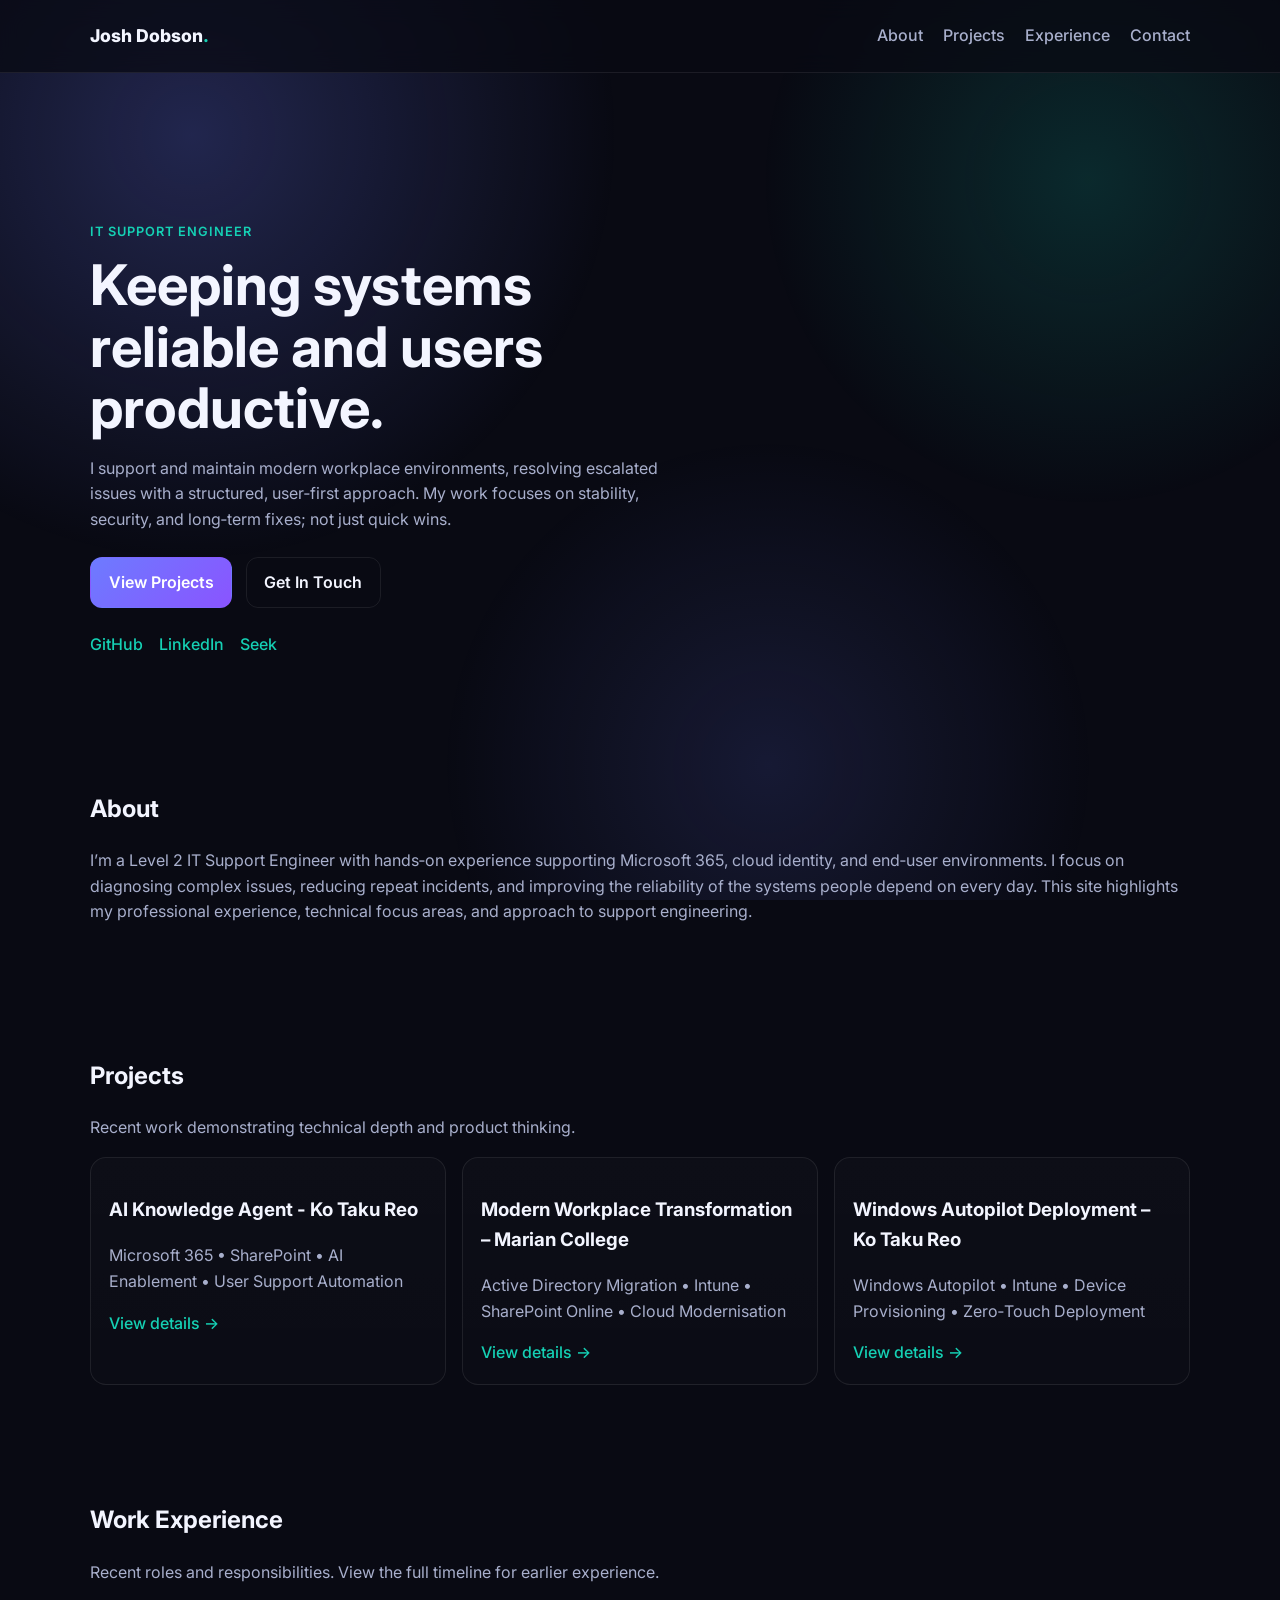
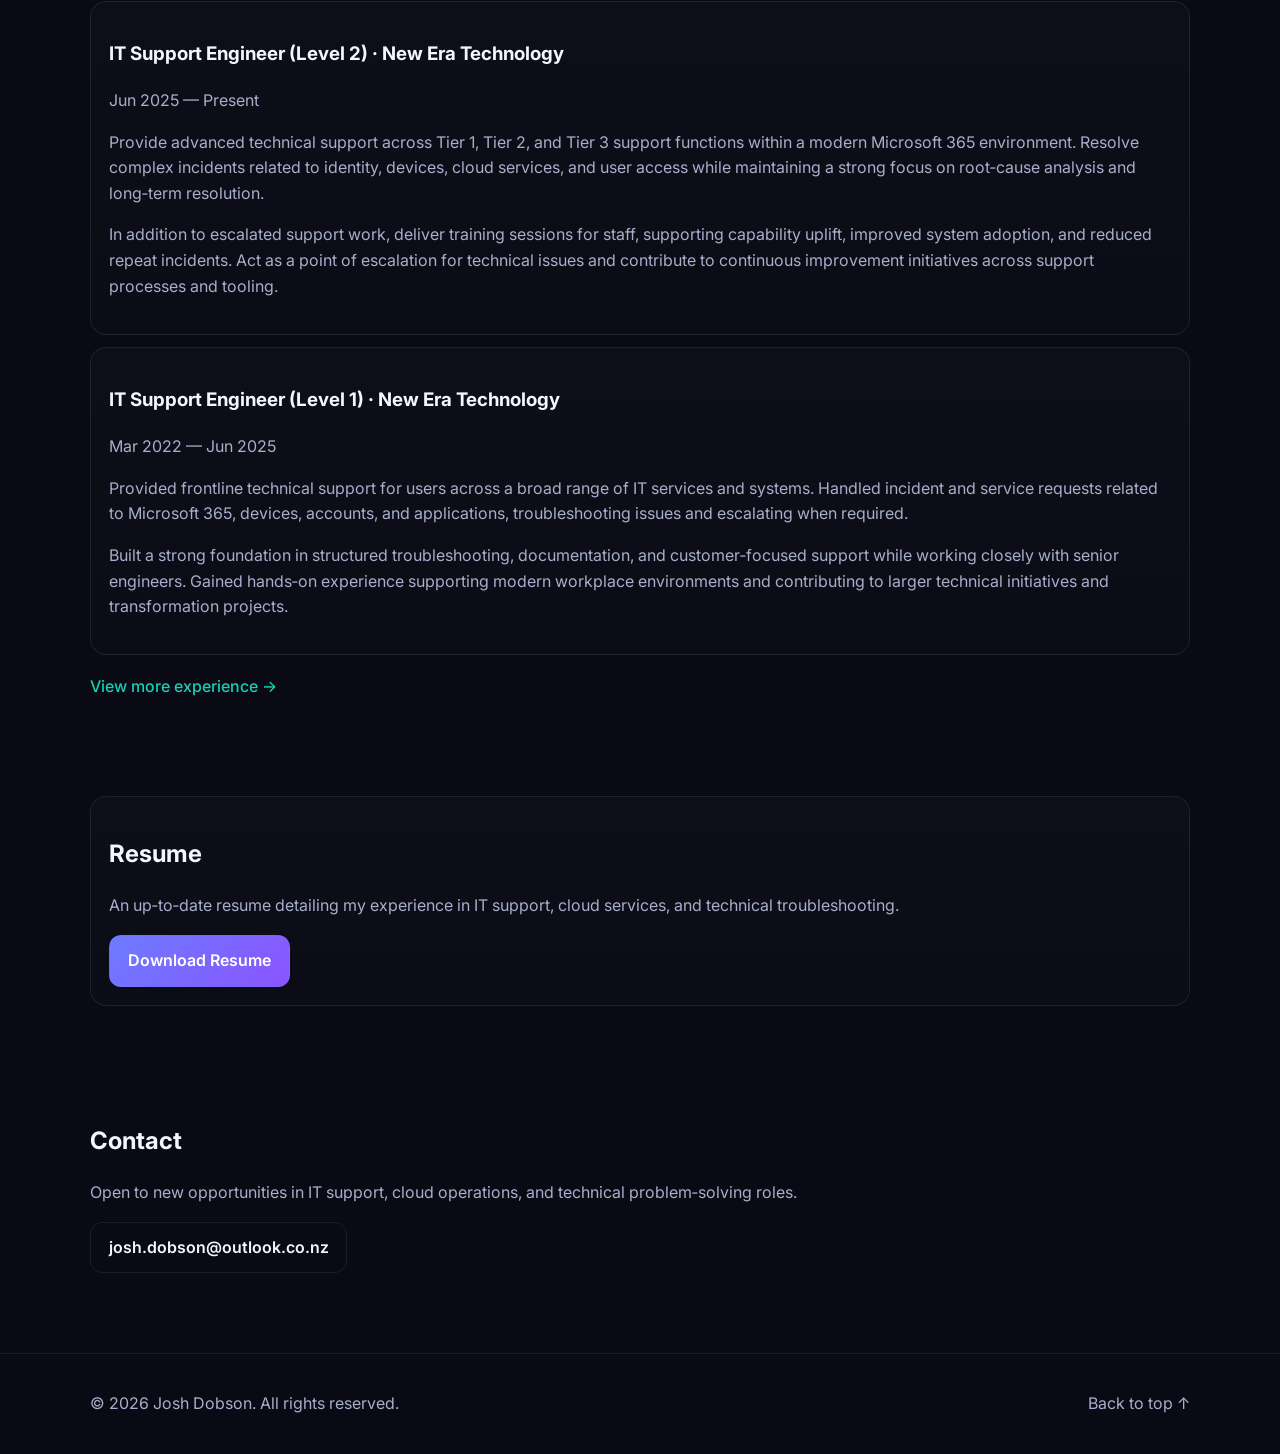
==== index.html @ 7b79b31b "Add site favicon asset and include it across pages" ====
<!DOCTYPE html>
<html lang="en">
  <head>
    <link rel="icon" type="image/svg+xml" href="favicon.svg">
    <meta charset="UTF-8" />
    <meta name="viewport" content="width=device-width, initial-scale=1.0" />
    <title>Josh Dobson | Portfolio</title>
    <meta
      name="description"
      content="A modern, professional personal portfolio website featuring projects, experience, and resume details."
    />
    <link rel="preconnect" href="https://fonts.googleapis.com" />
    <link rel="preconnect" href="https://fonts.gstatic.com" crossorigin />
    <link
      href="https://fonts.googleapis.com/css2?family=Inter:wght@400;500;600;700;800&display=swap"
      rel="stylesheet"
    />
    <link rel="stylesheet" href="styles.css" />
  </head>
  <body>
    <div class="bg-gradient"></div>

    <header class="site-header" id="top">
      <nav class="nav container">
        <a class="brand" href="#top">Josh Dobson<span>.</span></a>
        <button id="menu-toggle" class="menu-toggle" aria-label="Toggle menu">
          ☰
        </button>
        <ul id="nav-links" class="nav-links">
          <li><a href="#about">About</a></li>
          <li><a href="#projects">Projects</a></li>
          <li><a href="#experience">Experience</a></li>
          <li><a href="#contact">Contact</a></li>
        </ul>
      </nav>
    </header>

    <main>
      <section class="hero container">
        <p class="eyebrow">IT Support engineer</p>
        <h1>
          Keeping systems reliable and users productive.
        </h1>
        <p class="hero-text">
          I support and maintain modern workplace environments, resolving escalated issues with a structured,
          user‑first approach. My work focuses on stability, security, and long‑term fixes; not just quick wins.
        </p>
        <div class="hero-actions">
          <a class="btn btn-primary" href="#projects">View Projects</a>
          <a class="btn btn-secondary" href="#contact">Get In Touch</a>
        </div>
        <ul class="social-links">
          <li>
            <a href="https://github.com/Dobsonj-stack" target="_blank" rel="noopener noreferrer"
              >GitHub</a
            >
          </li>
          <li>
            <a
              href="https://www.linkedin.com/in/josh-dobson-2bb83b172/"
              target="_blank"
              rel="noopener noreferrer"
              >LinkedIn</a
            >
          </li>
          <li>
            <a
              href="https://nz.seek.com/profiles/josh-dobson-htrMWqmlff"
              target="_blank"
              rel="noopener noreferrer"
              >Seek</a
            >
          </li>
        </ul>
      </section>

      <section id="about" class="section container">
        <h2>About</h2>
        <p>
          I’m a Level 2 IT Support Engineer with hands‑on experience supporting Microsoft 365, cloud identity,
          and end‑user environments. I focus on diagnosing complex issues, reducing repeat incidents, and
          improving the reliability of the systems people depend on every day.
          
          This site highlights my professional experience, technical focus areas, and approach to support
          engineering.
        </p>
      </section>

      <section id="projects" class="section container">
        <div class="section-heading">
          <h2>Projects</h2>
          <p>Recent work demonstrating technical depth and product thinking.</p>
        </div>
        <div class="card-grid">
          <article class="card">
            <h3>AI Knowledge Agent - Ko Taku Reo</h3>
            <p>
              Microsoft 365 • SharePoint • AI Enablement • User Support Automation
            </p>
            <a href="project-ai-knowledge-agent.html" class="inline-link">View details →</a>
          </article>
          <article class="card">
            <h3>Modern Workplace Transformation – Marian College</h3>
            <p>
              Active Directory Migration • Intune • SharePoint Online • Cloud Modernisation
            </p>
            <a href="project-modern-workplace-transformation.html" class="inline-link">View details →</a>
          </article>
          <article class="card">
            <h3>Windows Autopilot Deployment – Ko Taku Reo</h3>
            <p>
              Windows Autopilot • Intune • Device Provisioning • Zero‑Touch Deployment
            </p>
            <a href="project-windows-autopilot-deployment.html" class="inline-link">View details →</a>
          </article>
        </div>
      </section>

      <section id="experience" class="section container">
        <div class="section-heading">
          <h2>Work Experience</h2>
          <p>Recent roles and responsibilities. View the full timeline for earlier experience.</p>
        </div>
        <div class="timeline">
          <article class="timeline-item">
            <h3>IT Support Engineer (Level 2) · New Era Technology</h3>
            <p class="time">Jun 2025 — Present</p>
            <p>
              Provide advanced technical support across Tier 1, Tier 2, and Tier 3 support functions within a modern Microsoft 365 environment. Resolve complex incidents related to identity, devices, cloud services, and user access while maintaining a strong focus on root‑cause analysis and long‑term resolution.
            </p>
            <p>
              In addition to escalated support work, deliver training sessions for staff, supporting capability uplift, improved system adoption, and reduced repeat incidents. Act as a point of escalation for technical issues and contribute to continuous improvement initiatives across support processes and tooling.
            </p>
          </article>
          <article class="timeline-item">
            <h3>IT Support Engineer (Level 1) · New Era Technology</h3>
            <p class="time">Mar 2022 — Jun 2025</p>
            <p>
              Provided frontline technical support for users across a broad range of IT services and systems. Handled incident and service requests related to Microsoft 365, devices, accounts, and applications, troubleshooting issues and escalating when required.
            </p>
            <p>
              Built a strong foundation in structured troubleshooting, documentation, and customer‑focused support while working closely with senior engineers. Gained hands‑on experience supporting modern workplace environments and contributing to larger technical initiatives and transformation projects.
            </p>
          </article>
          <div class="experience-more">
          <a href="work-experience.html" class="inline-link">View more experience →</a>
        </div>
        </div>
      </section>

      <section id="resume" class="section container">
        <div class="resume-card">
          <h2>Resume</h2>
          <p>
            An up‑to‑date resume detailing my experience in IT support, cloud services, and technical troubleshooting.
          </p>
          <a class="btn btn-primary" href="#" aria-label="Add resume file URL">
            Download Resume
          </a>
        </div>
      </section>

      <section id="contact" class="section container">
        <h2>Contact</h2>
        <p>
          Open to new opportunities in IT support, cloud operations, and technical problem‑solving roles.
        </p>
        <a class="btn btn-secondary" href="mailto:josh.dobson@outlook.co.nz">josh.dobson@outlook.co.nz</a>
      </section>
    </main>

    <footer class="site-footer">
      <div class="container footer-content">
        <p>© <span id="year"></span> Josh Dobson. All rights reserved.</p>
        <a href="#top" class="back-to-top-link">Back to top ↑</a>
      </div>
    </footer>

    <button id="scroll-top-bubble" class="scroll-top-bubble" type="button" aria-label="Back to top" aria-hidden="true">↑</button>

    <script src="script.js"></script>
  </body>
</html>
---- styles.css ----
:root {
  --bg: #090a13;
  --panel: #111329;
  --text: #f3f5ff;
  --muted: #a8afcc;
  --accent: #6d7bff;
  --accent-2: #15d0b4;
  --border: rgba(255, 255, 255, 0.08);
  --shadow: 0 12px 30px rgba(0, 0, 0, 0.35);
}

* {
  box-sizing: border-box;
}

html {
  scroll-behavior: smooth;
}

body {
  margin: 0;
  font-family: "Inter", system-ui, -apple-system, BlinkMacSystemFont, "Segoe UI", sans-serif;
  color: var(--text);
  background: var(--bg);
  line-height: 1.6;
}

.bg-gradient {
  position: fixed;
  inset: 0;
  background: radial-gradient(circle at 15% 15%, rgba(109, 123, 255, 0.25), transparent 32%),
    radial-gradient(circle at 85% 20%, rgba(21, 208, 180, 0.16), transparent 25%),
    radial-gradient(circle at 60% 85%, rgba(109, 123, 255, 0.14), transparent 30%);
  z-index: -1;
}

.container {
  width: min(1100px, 92vw);
  margin: 0 auto;
}

.site-header {
  position: sticky;
  top: 0;
  backdrop-filter: blur(12px);
  background: rgba(9, 10, 19, 0.75);
  border-bottom: 1px solid var(--border);
  z-index: 50;
}

.nav {
  display: flex;
  align-items: center;
  justify-content: space-between;
  min-height: 72px;
}

.brand {
  color: var(--text);
  text-decoration: none;
  font-weight: 800;
  font-size: 1.1rem;
}

.brand span {
  color: var(--accent-2);
}

.nav-links {
  display: flex;
  list-style: none;
  gap: 1.25rem;
  margin: 0;
  padding: 0;
}

.nav-links a {
  color: var(--muted);
  text-decoration: none;
  font-weight: 500;
}

.nav-links a:hover {
  color: var(--text);
}

.menu-toggle {
  display: none;
  background: none;
  border: 1px solid var(--border);
  border-radius: 10px;
  color: var(--text);
  padding: 0.45rem 0.7rem;
}

.hero {
  padding: 8.5rem 0 4rem;
}

.eyebrow {
  color: var(--accent-2);
  font-weight: 600;
  letter-spacing: 0.08em;
  text-transform: uppercase;
  font-size: 0.8rem;
}

h1 {
  font-size: clamp(2rem, 4.5vw, 3.5rem);
  max-width: 17ch;
  line-height: 1.1;
  margin: 0.4rem 0 1rem;
}

.hero-text {
  color: var(--muted);
  max-width: 60ch;
}

.hero-actions {
  display: flex;
  gap: 0.85rem;
  margin: 1.5rem 0;
}

.btn {
  display: inline-block;
  padding: 0.75rem 1.1rem;
  border-radius: 12px;
  text-decoration: none;
  font-weight: 600;
  border: 1px solid transparent;
  transition: transform 0.2s ease, box-shadow 0.2s ease;
}

.btn:hover {
  transform: translateY(-1px);
  box-shadow: var(--shadow);
}

.btn-primary {
  background: linear-gradient(135deg, var(--accent), #8a54ff);
  color: #fff;
}

.btn-secondary {
  background: transparent;
  color: var(--text);
  border-color: var(--border);
}

.social-links {
  list-style: none;
  display: flex;
  gap: 1rem;
  padding: 0;
  margin: 1.2rem 0 0;
}

.social-links a,
.inline-link {
  color: var(--accent-2);
  text-decoration: none;
  font-weight: 500;
}

.section {
  padding: 3rem 0;
}

.section-heading p,
.section p,
.time {
  color: var(--muted);
}

.card-grid {
  display: grid;
  grid-template-columns: repeat(3, minmax(0, 1fr));
  gap: 1rem;
}

.card,
.timeline-item,
.resume-card {
  border: 1px solid var(--border);
  border-radius: 16px;
  padding: 1.15rem;
  background: linear-gradient(180deg, rgba(255, 255, 255, 0.02), rgba(255, 255, 255, 0.01));
}

.timeline {
  display: grid;
  gap: 0.8rem;
}

.site-footer {
  margin-top: 2rem;
  border-top: 1px solid var(--border);
  padding: 1.3rem 0;
}

.footer-content {
  display: flex;
  justify-content: space-between;
  align-items: center;
  gap: 0.7rem;
}

.footer-content p,
.footer-content a {
  color: var(--muted);
  text-decoration: none;
}

@media (max-width: 900px) {
  .card-grid {
    grid-template-columns: 1fr 1fr;
  }
}

@media (max-width: 720px) {
  .menu-toggle {
    display: inline-flex;
  }

  .nav-links {
    position: absolute;
    top: 72px;
    right: 4vw;
    background: rgba(17, 19, 41, 0.98);
    border: 1px solid var(--border);
    border-radius: 12px;
    padding: 0.7rem;
    width: min(220px, 90vw);
    flex-direction: column;
    display: none;
  }

  .nav-links.open {
    display: flex;
  }

  .hero {
    padding-top: 6.5rem;
  }

  .card-grid {
    grid-template-columns: 1fr;
  }

  .hero-actions,
  .footer-content,
  .social-links {
    flex-wrap: wrap;
  }
}

.project-detail-card {
  border: 1px solid var(--border);
  border-radius: 16px;
  padding: 1.5rem;
  background: linear-gradient(180deg, rgba(255, 255, 255, 0.02), rgba(255, 255, 255, 0.01));
}

.detail-block {
  margin-top: 2rem;
}

.detail-list {
  color: var(--muted);
  padding-left: 1.2rem;
}

.detail-list li {
  margin-bottom: 0.45rem;
}

.social-links a,
.inline-link {
  display: inline-block;
  transition: transform 0.2s ease, box-shadow 0.2s ease;
}

.social-links a:hover,
.inline-link:hover {
  transform: translateY(-1px);
  box-shadow: var(--shadow);
}

.experience-more {
  margin-top: 0.4rem;
}

.back-to-top-link {
  display: inline-block;
}

.scroll-top-bubble {
  position: fixed;
  right: 1.2rem;
  bottom: 1.2rem;
  width: 44px;
  height: 44px;
  border-radius: 999px;
  border: 1px solid var(--border);
  background: rgba(17, 19, 41, 0.92);
  color: var(--text);
  font-size: 1.15rem;
  cursor: pointer;
  opacity: 0;
  pointer-events: none;
  transform: translateY(8px);
  transition: opacity 0.2s ease, transform 0.2s ease;
  z-index: 100;
}

.scroll-top-bubble:hover {
  transform: translateY(-1px);
  box-shadow: var(--shadow);
}

.scroll-top-bubble:focus-visible {
  outline: 2px solid var(--accent-2);
  outline-offset: 2px;
}

.scroll-top-bubble.visible {
  opacity: 1;
  pointer-events: auto;
  transform: translateY(0);
}
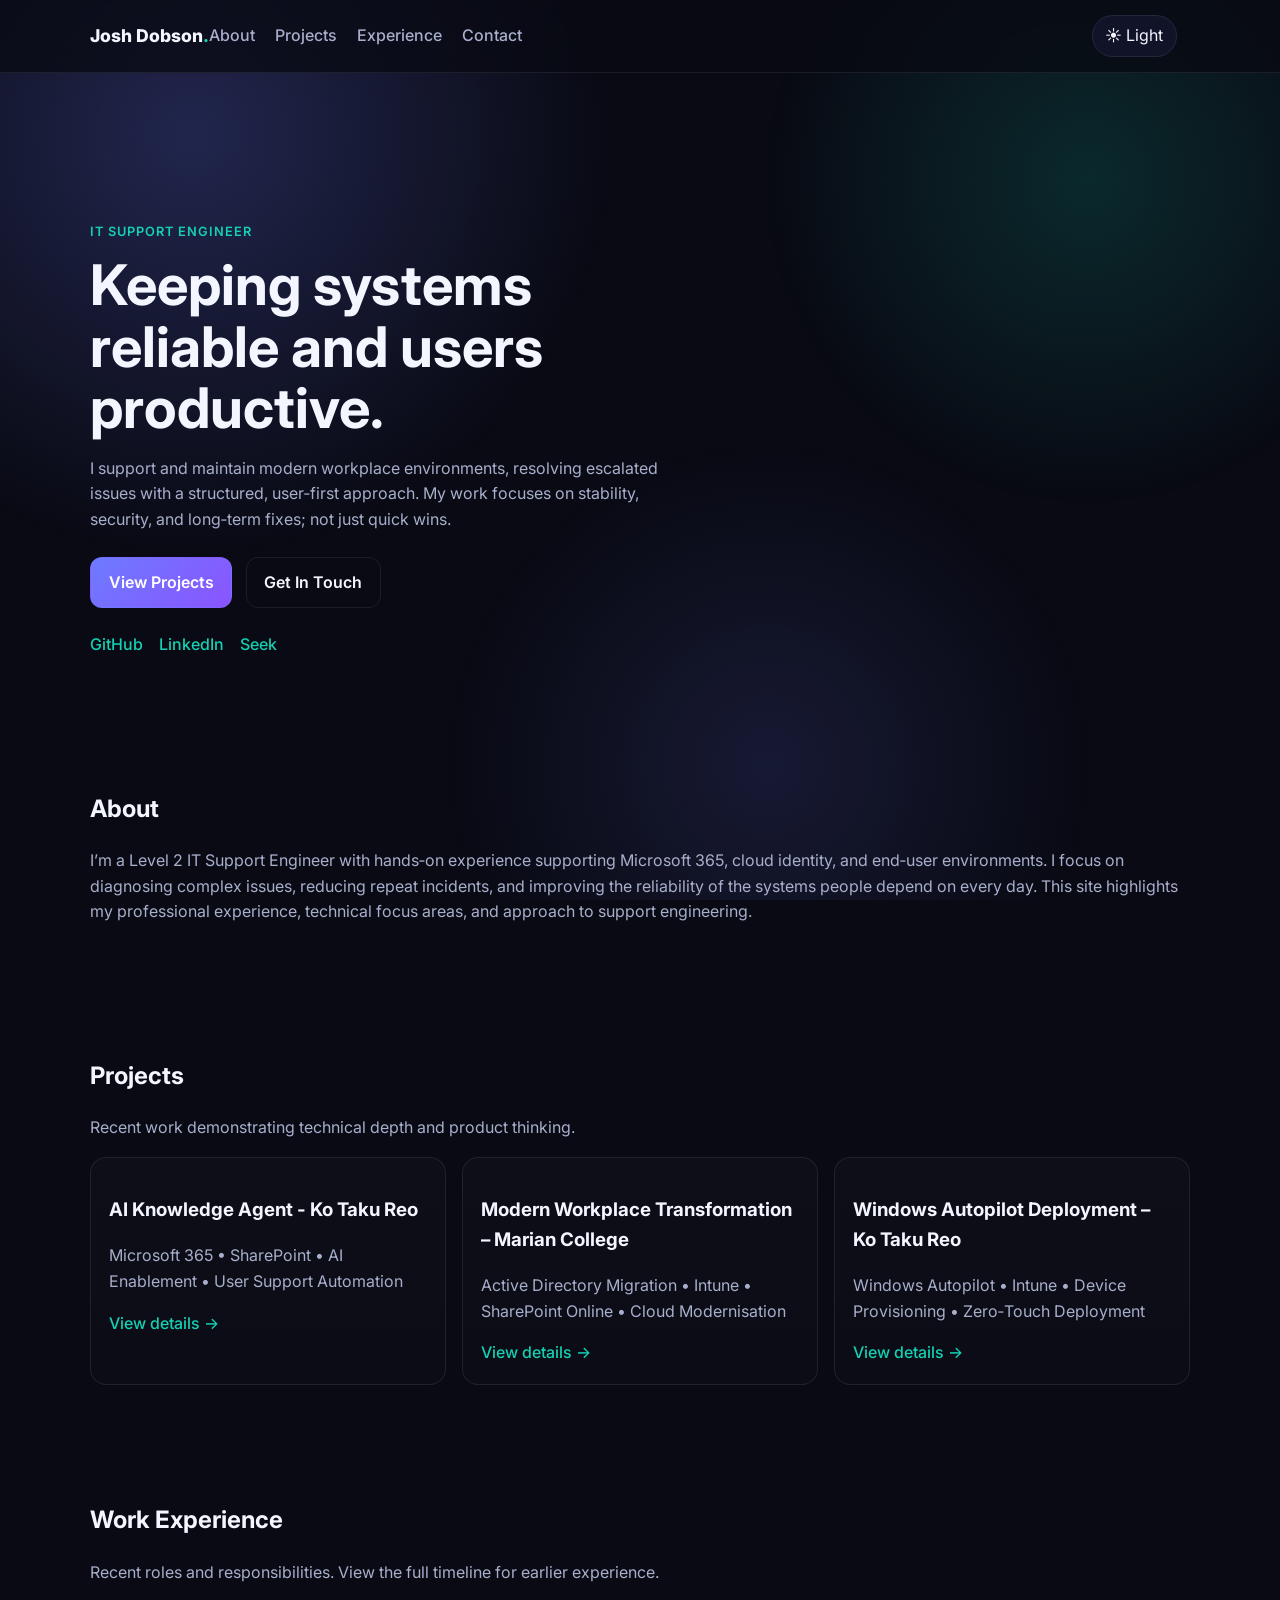
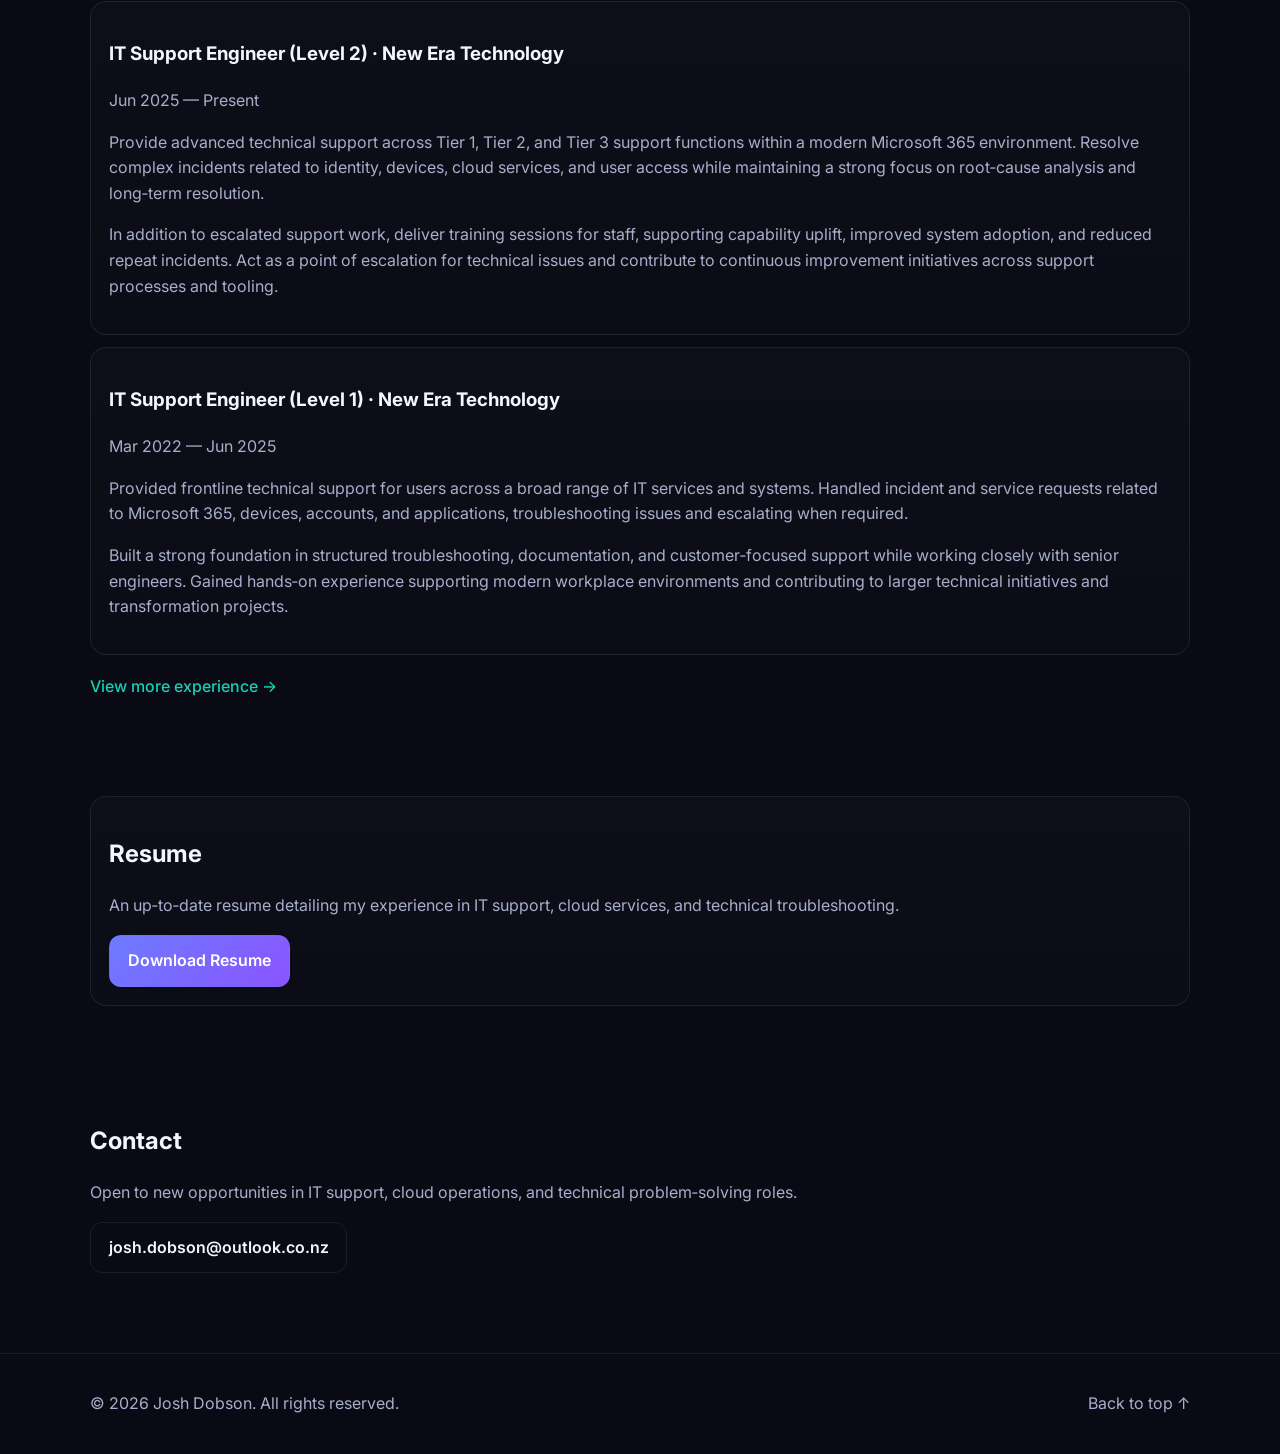
==== commit 75ec98bc: "Add site-wide light/dark theme toggle with persistence" ====
--- a/index.html
+++ b/index.html
@@ -32,6 +32,7 @@
           <li><a href="#experience">Experience</a></li>
           <li><a href="#contact">Contact</a></li>
         </ul>
+              <button id="theme-toggle" class="theme-toggle" type="button" aria-label="Switch to light mode" aria-pressed="false">☀️ Light</button>
       </nav>
     </header>
 
--- a/styles.css
+++ b/styles.css
@@ -7,6 +7,23 @@
   --accent-2: #15d0b4;
   --border: rgba(255, 255, 255, 0.08);
   --shadow: 0 12px 30px rgba(0, 0, 0, 0.35);
+  --header-bg: rgba(9, 10, 19, 0.75);
+  --mobile-nav-bg: rgba(17, 19, 41, 0.98);
+  --card-bg: linear-gradient(180deg, rgba(255, 255, 255, 0.02), rgba(255, 255, 255, 0.01));
+}
+
+:root[data-theme="light"] {
+  --bg: #f5f7ff;
+  --panel: #ffffff;
+  --text: #1d2240;
+  --muted: #4f5a85;
+  --accent: #4f63ff;
+  --accent-2: #0ca188;
+  --border: rgba(29, 34, 64, 0.15);
+  --shadow: 0 12px 30px rgba(29, 34, 64, 0.15);
+  --header-bg: rgba(245, 247, 255, 0.85);
+  --mobile-nav-bg: rgba(255, 255, 255, 0.98);
+  --card-bg: linear-gradient(180deg, rgba(255, 255, 255, 0.95), rgba(247, 249, 255, 0.9));
 }
 
 * {
@@ -43,7 +60,7 @@
   position: sticky;
   top: 0;
   backdrop-filter: blur(12px);
-  background: rgba(9, 10, 19, 0.75);
+  background: var(--header-bg);
   border-bottom: 1px solid var(--border);
   z-index: 50;
 }
@@ -82,6 +99,23 @@
 
 .nav-links a:hover {
   color: var(--text);
+}
+
+
+.theme-toggle {
+  margin-left: auto;
+  margin-right: 0.8rem;
+  border: 1px solid var(--border);
+  border-radius: 999px;
+  background: var(--panel);
+  color: var(--text);
+  padding: 0.45rem 0.8rem;
+  font: inherit;
+  cursor: pointer;
+}
+
+.theme-toggle:hover {
+  box-shadow: var(--shadow);
 }
 
 .menu-toggle {
@@ -186,7 +220,7 @@
   border: 1px solid var(--border);
   border-radius: 16px;
   padding: 1.15rem;
-  background: linear-gradient(180deg, rgba(255, 255, 255, 0.02), rgba(255, 255, 255, 0.01));
+  background: var(--card-bg);
 }
 
 .timeline {
@@ -220,6 +254,12 @@
 }
 
 @media (max-width: 720px) {
+  .theme-toggle {
+    margin-right: 0.6rem;
+    padding: 0.4rem 0.65rem;
+    font-size: 0.85rem;
+  }
+
   .menu-toggle {
     display: inline-flex;
   }
@@ -228,7 +268,7 @@
     position: absolute;
     top: 72px;
     right: 4vw;
-    background: rgba(17, 19, 41, 0.98);
+    background: var(--mobile-nav-bg);
     border: 1px solid var(--border);
     border-radius: 12px;
     padding: 0.7rem;
@@ -260,7 +300,7 @@
   border: 1px solid var(--border);
   border-radius: 16px;
   padding: 1.5rem;
-  background: linear-gradient(180deg, rgba(255, 255, 255, 0.02), rgba(255, 255, 255, 0.01));
+  background: var(--card-bg);
 }
 
 .detail-block {
@@ -304,7 +344,7 @@
   height: 44px;
   border-radius: 999px;
   border: 1px solid var(--border);
-  background: rgba(17, 19, 41, 0.92);
+  background: var(--panel);
   color: var(--text);
   font-size: 1.15rem;
   cursor: pointer;
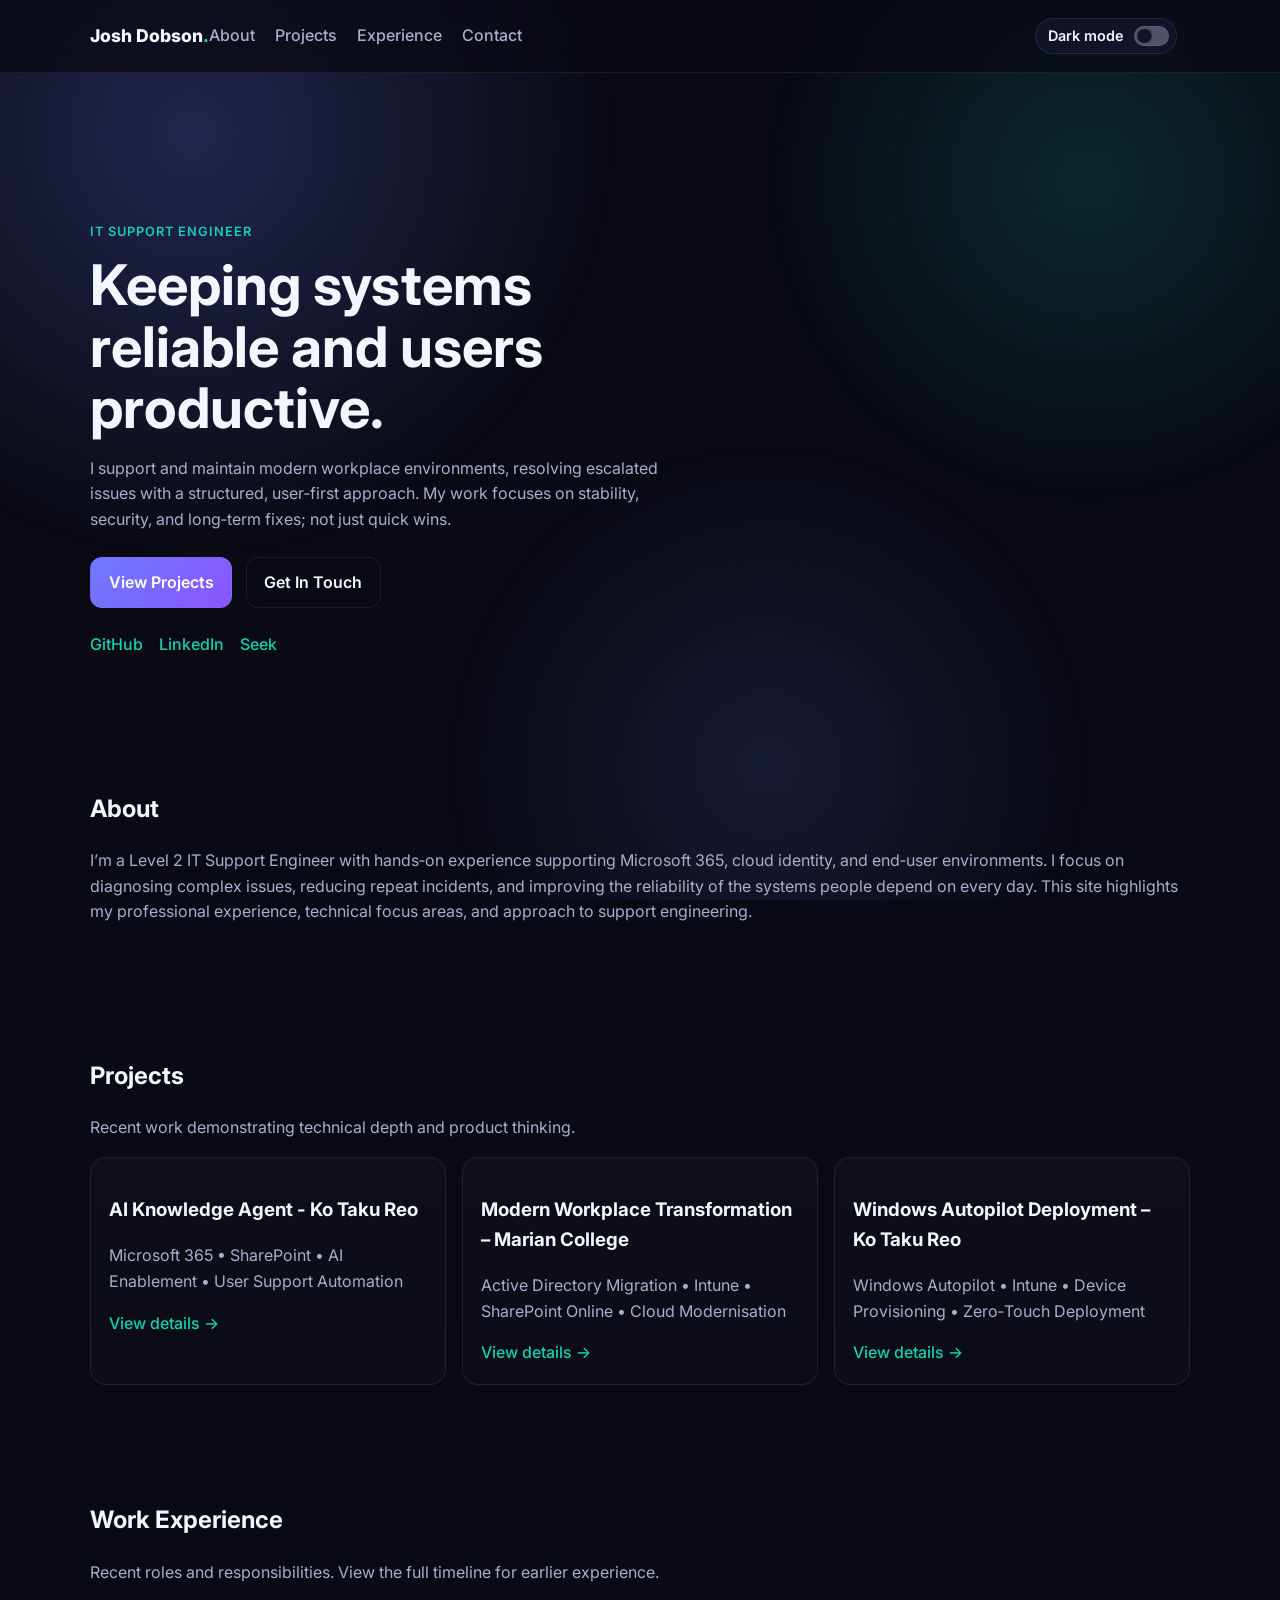
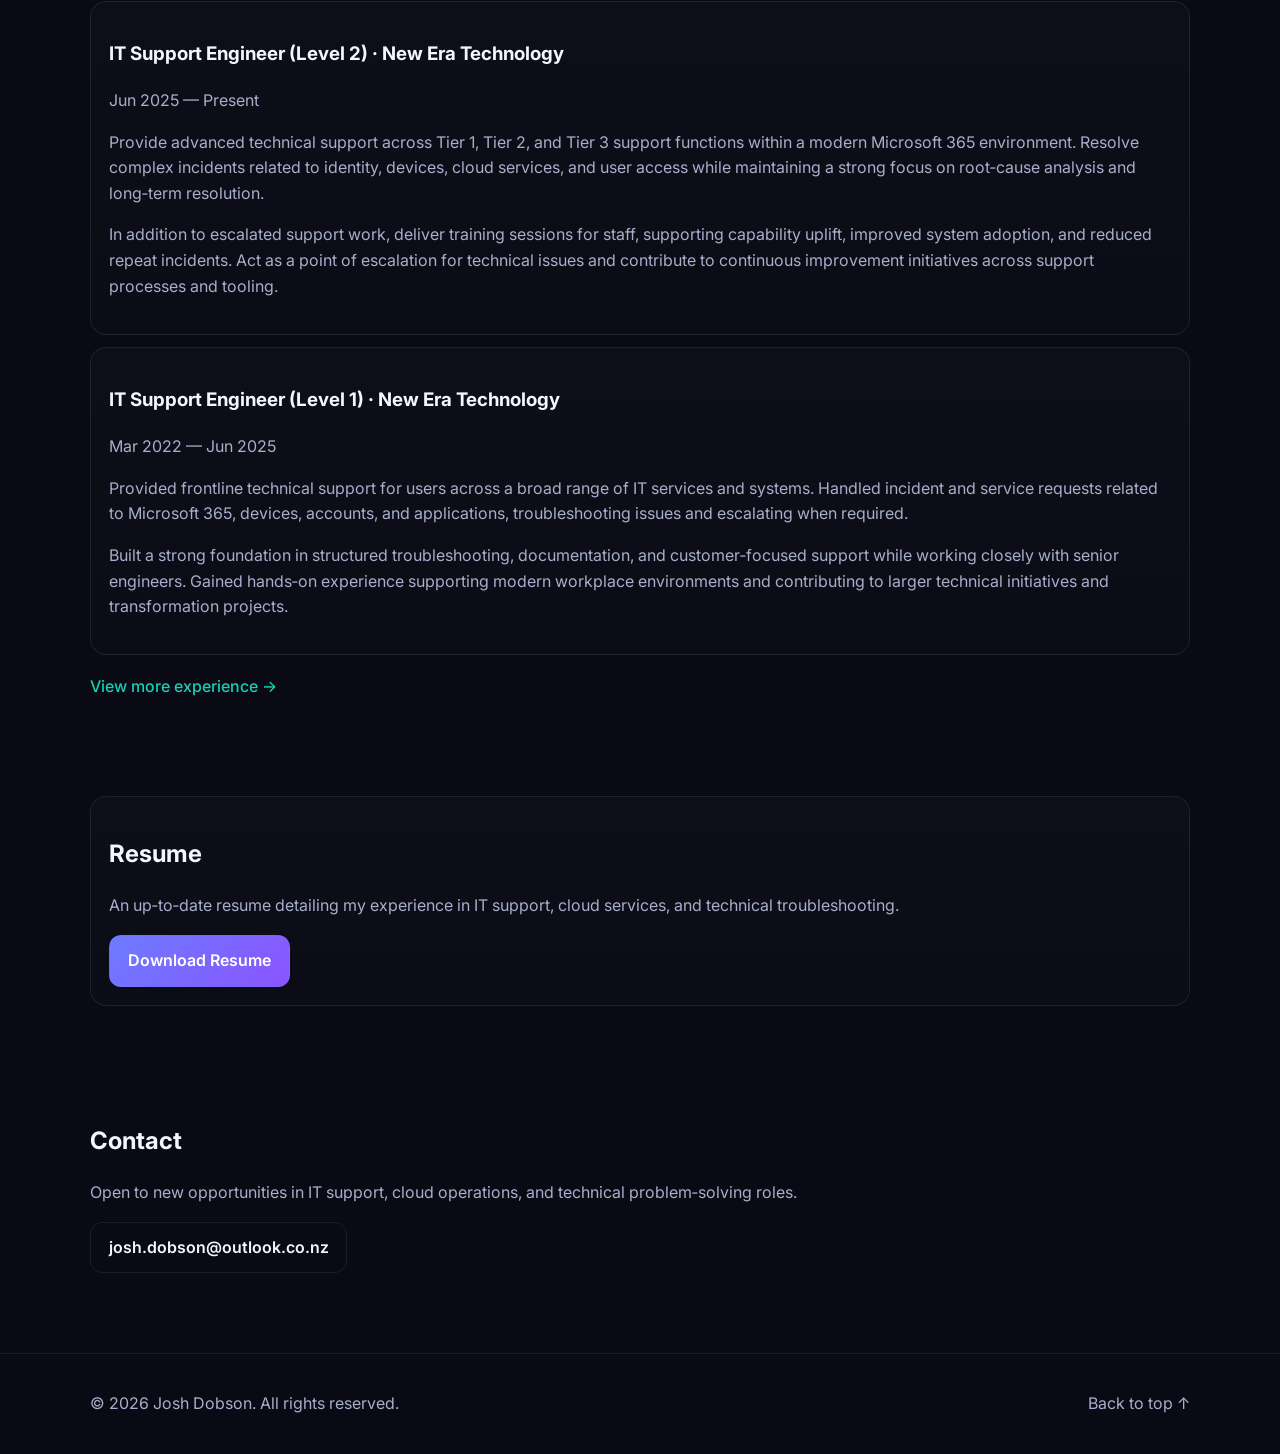
==== commit fa3be165: "Convert theme button to a true light/dark toggle" ====
--- a/index.html
+++ b/index.html
@@ -32,7 +32,7 @@
           <li><a href="#experience">Experience</a></li>
           <li><a href="#contact">Contact</a></li>
         </ul>
-              <button id="theme-toggle" class="theme-toggle" type="button" aria-label="Switch to light mode" aria-pressed="false">☀️ Light</button>
+              <button id="theme-toggle" class="theme-toggle" type="button" aria-label="Toggle color theme" aria-pressed="false" role="switch"><span class="toggle-label">Dark mode</span><span class="toggle-track" aria-hidden="true"><span class="toggle-thumb"></span></span></button>
       </nav>
     </header>
 
--- a/styles.css
+++ b/styles.css
@@ -10,6 +10,9 @@
   --header-bg: rgba(9, 10, 19, 0.75);
   --mobile-nav-bg: rgba(17, 19, 41, 0.98);
   --card-bg: linear-gradient(180deg, rgba(255, 255, 255, 0.02), rgba(255, 255, 255, 0.01));
+  --bg-grad-1: rgba(109, 123, 255, 0.25);
+  --bg-grad-2: rgba(21, 208, 180, 0.16);
+  --bg-grad-3: rgba(109, 123, 255, 0.14);
 }
 
 :root[data-theme="light"] {
@@ -24,6 +27,9 @@
   --header-bg: rgba(245, 247, 255, 0.85);
   --mobile-nav-bg: rgba(255, 255, 255, 0.98);
   --card-bg: linear-gradient(180deg, rgba(255, 255, 255, 0.95), rgba(247, 249, 255, 0.9));
+  --bg-grad-1: rgba(79, 99, 255, 0.18);
+  --bg-grad-2: rgba(12, 161, 136, 0.12);
+  --bg-grad-3: rgba(79, 99, 255, 0.09);
 }
 
 * {
@@ -45,9 +51,9 @@
 .bg-gradient {
   position: fixed;
   inset: 0;
-  background: radial-gradient(circle at 15% 15%, rgba(109, 123, 255, 0.25), transparent 32%),
-    radial-gradient(circle at 85% 20%, rgba(21, 208, 180, 0.16), transparent 25%),
-    radial-gradient(circle at 60% 85%, rgba(109, 123, 255, 0.14), transparent 30%);
+  background: radial-gradient(circle at 15% 15%, var(--bg-grad-1), transparent 32%),
+    radial-gradient(circle at 85% 20%, var(--bg-grad-2), transparent 25%),
+    radial-gradient(circle at 60% 85%, var(--bg-grad-3), transparent 30%);
   z-index: -1;
 }
 
@@ -109,13 +115,51 @@
   border-radius: 999px;
   background: var(--panel);
   color: var(--text);
-  padding: 0.45rem 0.8rem;
+  padding: 0.35rem 0.45rem 0.35rem 0.75rem;
   font: inherit;
   cursor: pointer;
+  display: inline-flex;
+  align-items: center;
+  gap: 0.6rem;
 }
 
 .theme-toggle:hover {
   box-shadow: var(--shadow);
+}
+
+.toggle-label {
+  font-size: 0.9rem;
+  font-weight: 600;
+}
+
+.toggle-track {
+  width: 2.2rem;
+  height: 1.3rem;
+  background: color-mix(in oklab, var(--muted) 40%, transparent);
+  border-radius: 999px;
+  border: 1px solid var(--border);
+  position: relative;
+}
+
+.toggle-thumb {
+  width: 0.95rem;
+  height: 0.95rem;
+  border-radius: 50%;
+  background: var(--panel);
+  border: 1px solid var(--border);
+  position: absolute;
+  top: 50%;
+  left: 0.15rem;
+  transform: translateY(-50%);
+  transition: left 0.2s ease;
+}
+
+.theme-toggle.is-light .toggle-track {
+  background: color-mix(in oklab, var(--accent) 52%, white);
+}
+
+.theme-toggle.is-light .toggle-thumb {
+  left: 1.05rem;
 }
 
 .menu-toggle {
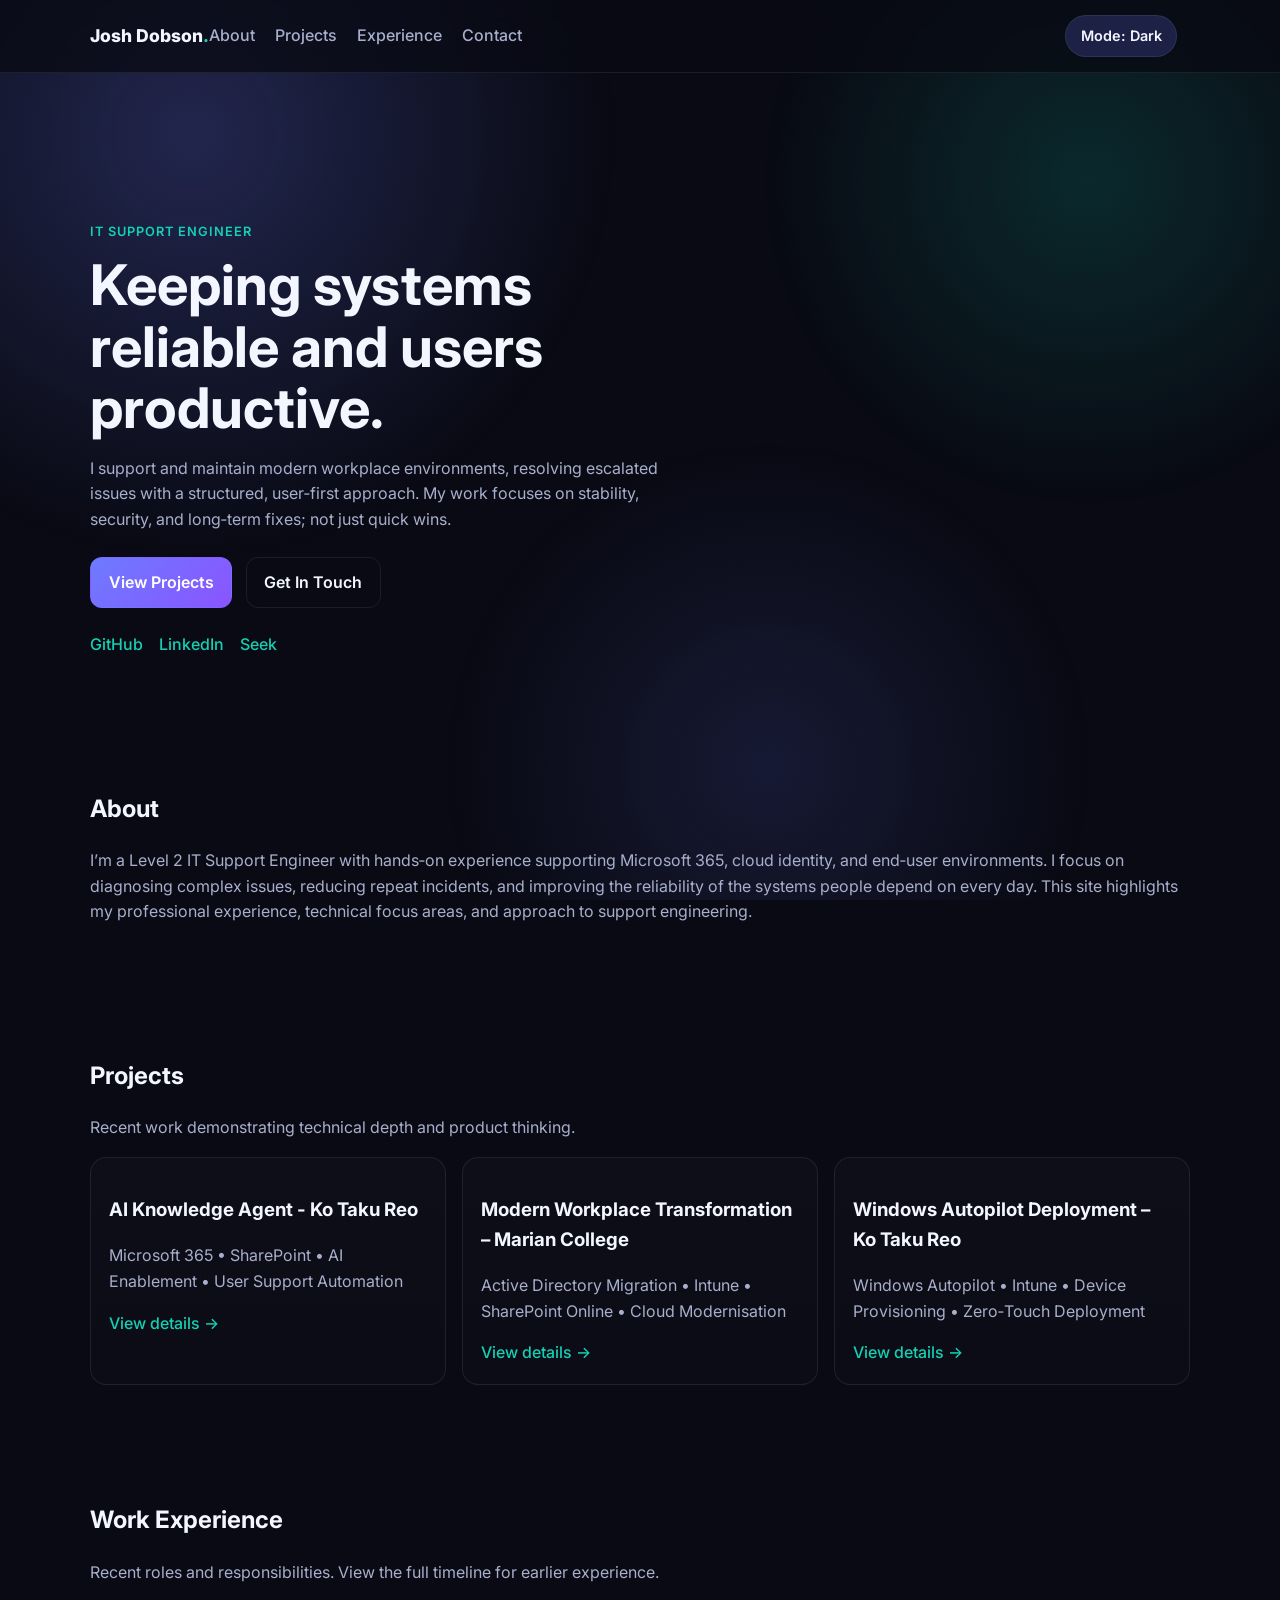
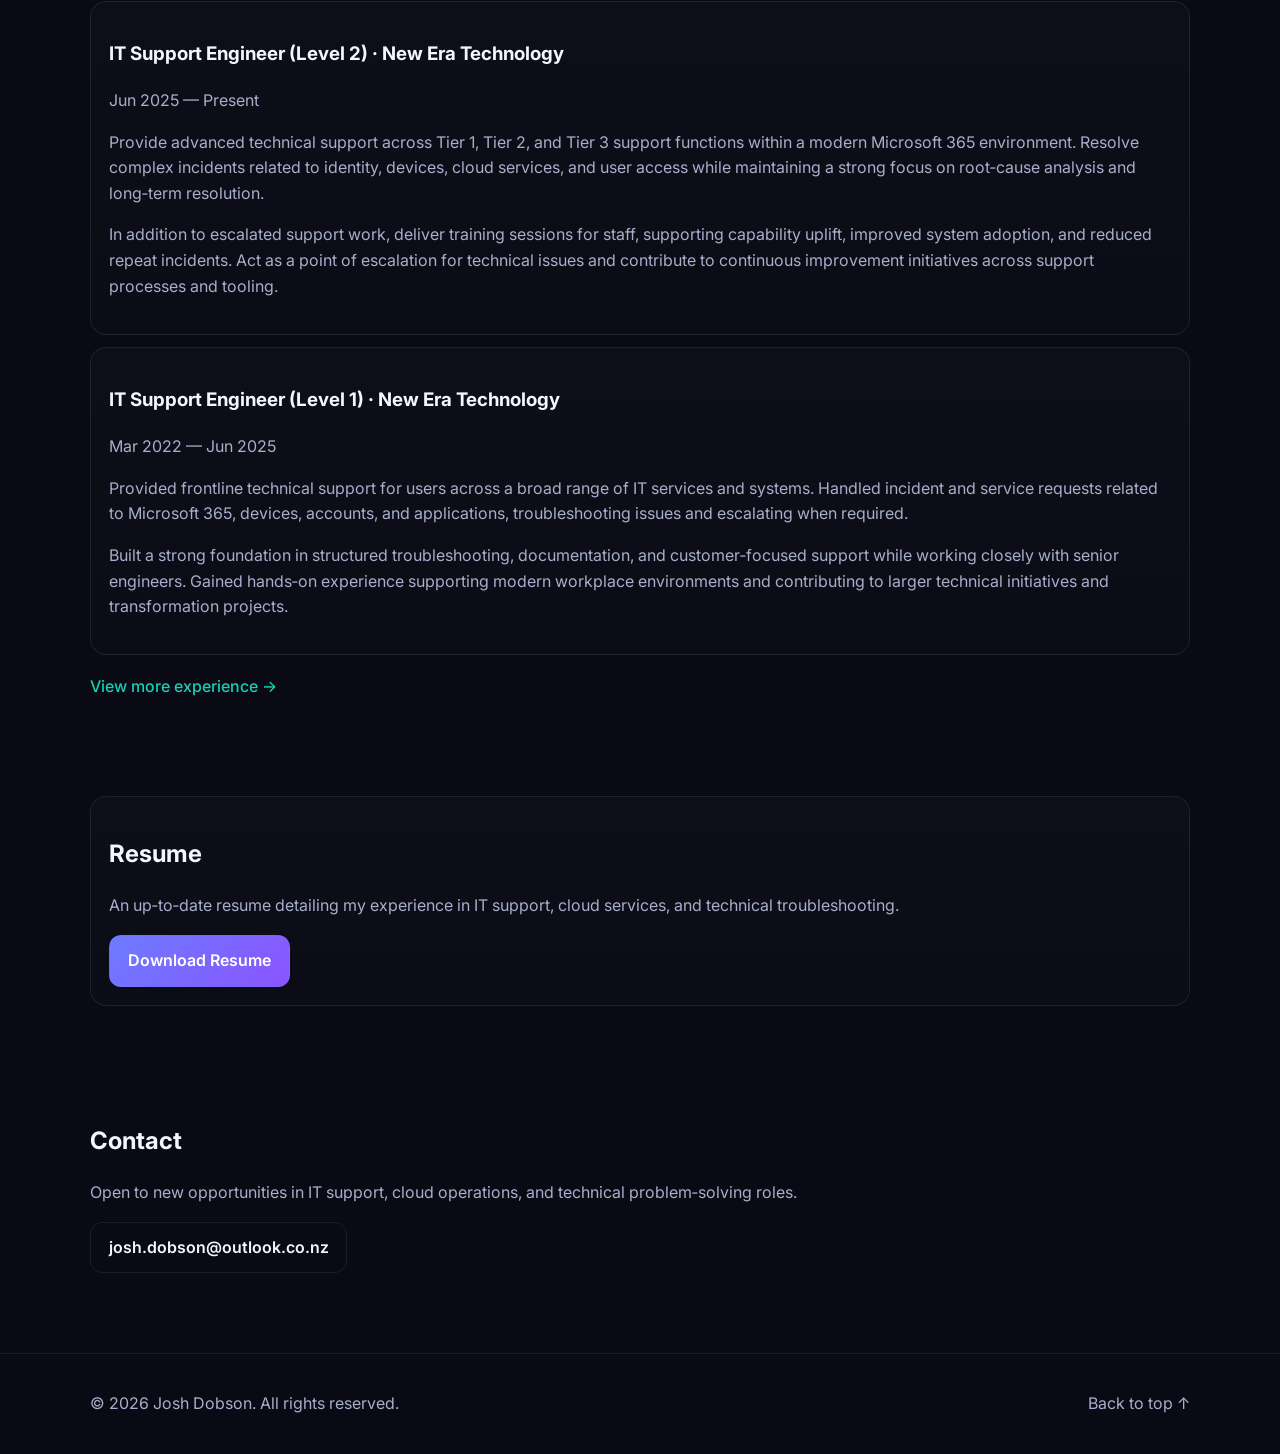
==== commit 50347cca: "Update theme toggle to pill-style current mode button" ====
--- a/index.html
+++ b/index.html
@@ -32,7 +32,7 @@
           <li><a href="#experience">Experience</a></li>
           <li><a href="#contact">Contact</a></li>
         </ul>
-              <button id="theme-toggle" class="theme-toggle" type="button" aria-label="Toggle color theme" aria-pressed="false" role="switch"><span class="toggle-label">Dark mode</span><span class="toggle-track" aria-hidden="true"><span class="toggle-thumb"></span></span></button>
+              <button id="theme-toggle" class="theme-toggle" type="button" aria-label="Switch to light mode" aria-pressed="false"><span class="toggle-label">Mode: Dark</span></button>
       </nav>
     </header>
 
--- a/styles.css
+++ b/styles.css
@@ -113,53 +113,28 @@
   margin-right: 0.8rem;
   border: 1px solid var(--border);
   border-radius: 999px;
-  background: var(--panel);
-  color: var(--text);
-  padding: 0.35rem 0.45rem 0.35rem 0.75rem;
+  background: color-mix(in oklab, var(--panel) 85%, var(--accent) 15%);
+  color: var(--text);
+  padding: 0.5rem 0.9rem;
   font: inherit;
+  font-weight: 600;
   cursor: pointer;
   display: inline-flex;
   align-items: center;
-  gap: 0.6rem;
+  transition: transform 0.2s ease, box-shadow 0.2s ease, background 0.2s ease;
 }
 
 .theme-toggle:hover {
+  transform: translateY(-1px);
   box-shadow: var(--shadow);
+}
+
+.theme-toggle.is-light {
+  background: color-mix(in oklab, var(--panel) 82%, var(--accent-2) 18%);
 }
 
 .toggle-label {
   font-size: 0.9rem;
-  font-weight: 600;
-}
-
-.toggle-track {
-  width: 2.2rem;
-  height: 1.3rem;
-  background: color-mix(in oklab, var(--muted) 40%, transparent);
-  border-radius: 999px;
-  border: 1px solid var(--border);
-  position: relative;
-}
-
-.toggle-thumb {
-  width: 0.95rem;
-  height: 0.95rem;
-  border-radius: 50%;
-  background: var(--panel);
-  border: 1px solid var(--border);
-  position: absolute;
-  top: 50%;
-  left: 0.15rem;
-  transform: translateY(-50%);
-  transition: left 0.2s ease;
-}
-
-.theme-toggle.is-light .toggle-track {
-  background: color-mix(in oklab, var(--accent) 52%, white);
-}
-
-.theme-toggle.is-light .toggle-thumb {
-  left: 1.05rem;
 }
 
 .menu-toggle {
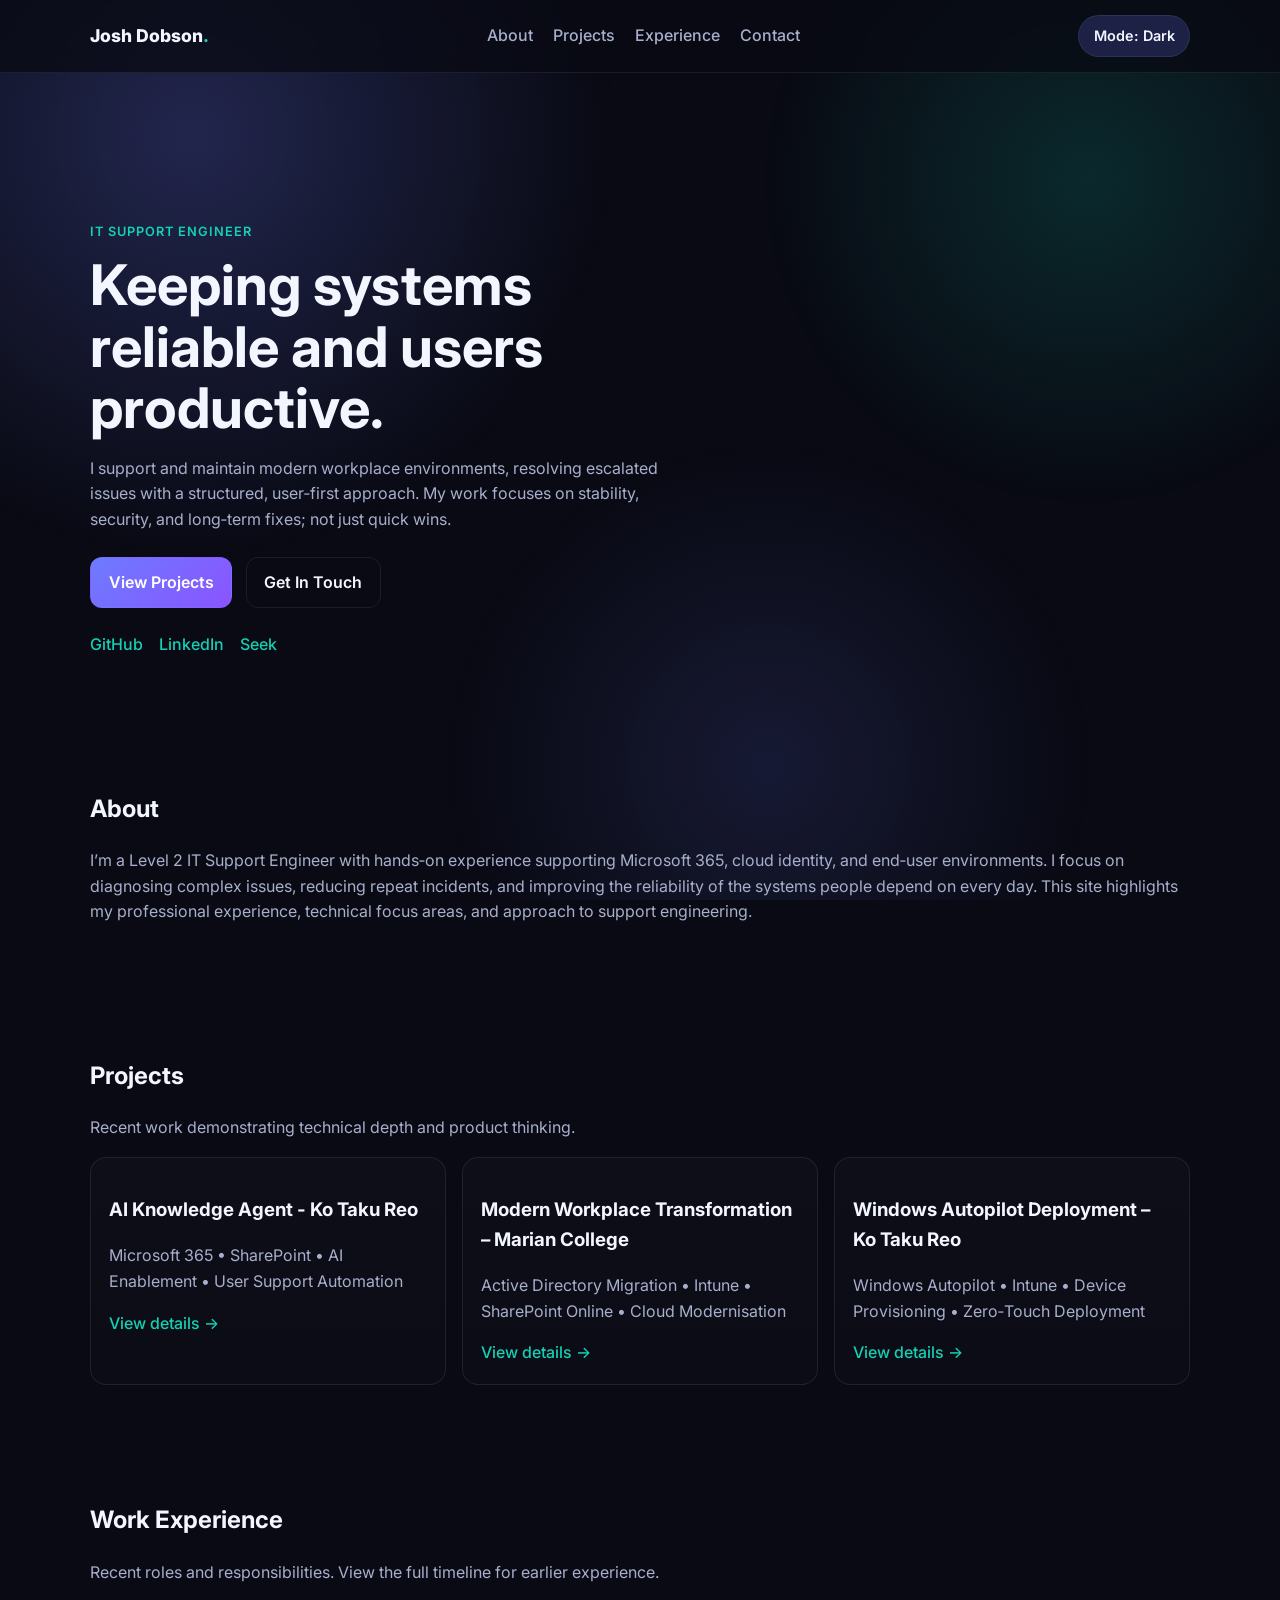
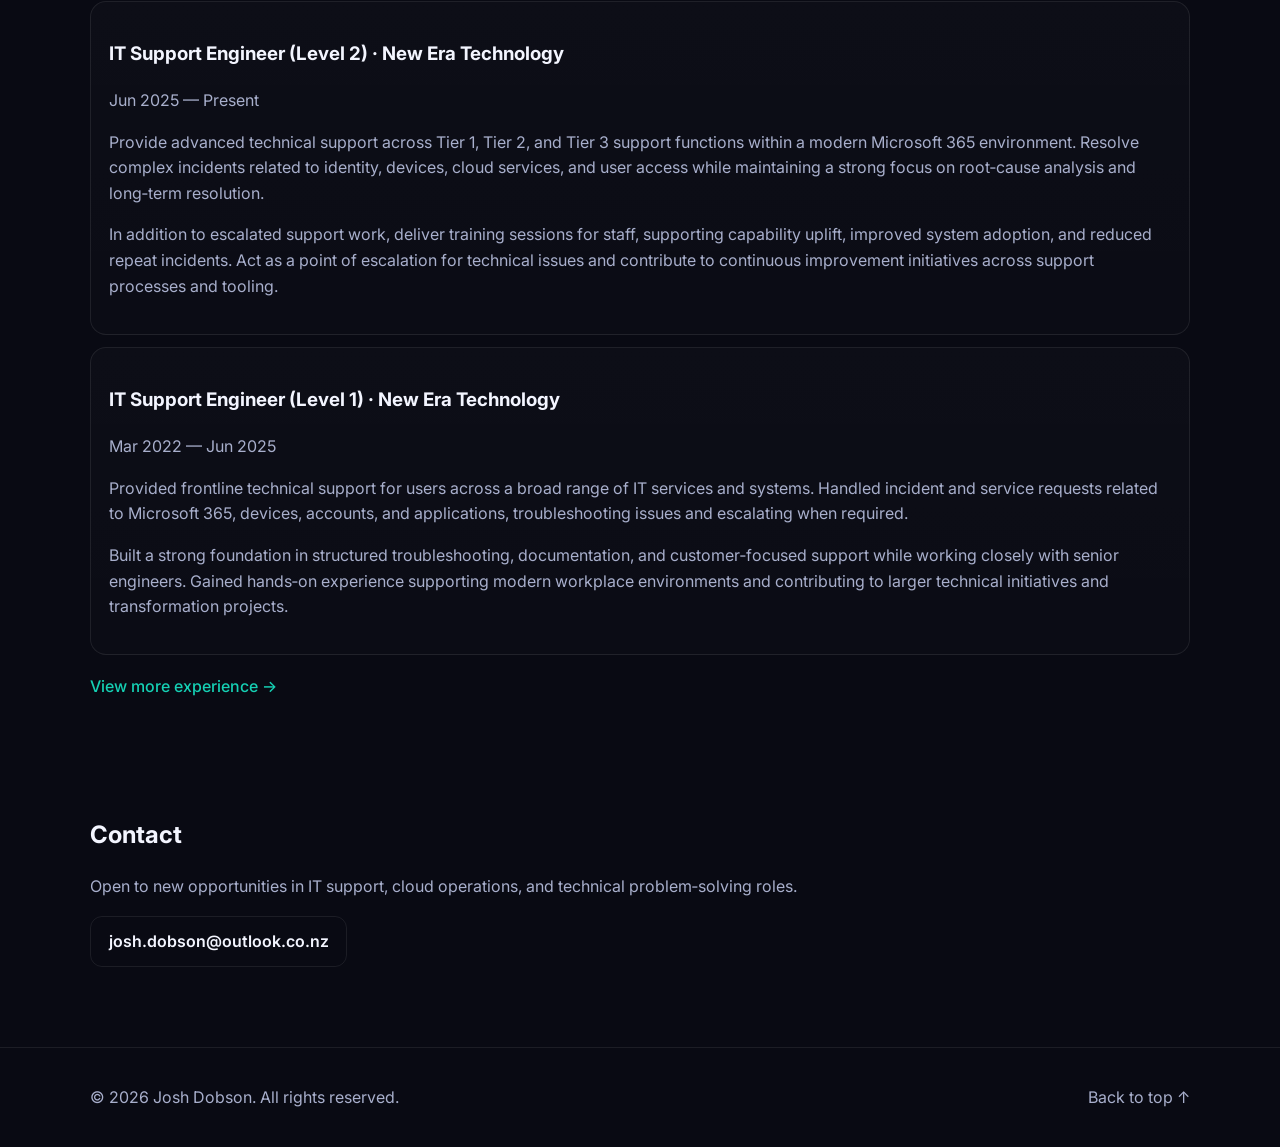
==== commit 67d33aef: "Remove resume section and center header navigation" ====
--- a/index.html
+++ b/index.html
@@ -23,16 +23,18 @@
     <header class="site-header" id="top">
       <nav class="nav container">
         <a class="brand" href="#top">Josh Dobson<span>.</span></a>
-        <button id="menu-toggle" class="menu-toggle" aria-label="Toggle menu">
-          ☰
-        </button>
         <ul id="nav-links" class="nav-links">
           <li><a href="#about">About</a></li>
           <li><a href="#projects">Projects</a></li>
           <li><a href="#experience">Experience</a></li>
           <li><a href="#contact">Contact</a></li>
         </ul>
-              <button id="theme-toggle" class="theme-toggle" type="button" aria-label="Switch to light mode" aria-pressed="false"><span class="toggle-label">Mode: Dark</span></button>
+        <div class="nav-controls">
+          <button id="menu-toggle" class="menu-toggle" aria-label="Toggle menu">
+            ☰
+          </button>
+          <button id="theme-toggle" class="theme-toggle" type="button" aria-label="Switch to light mode" aria-pressed="false"><span class="toggle-label">Mode: Dark</span></button>
+        </div>
       </nav>
     </header>
 
@@ -149,17 +151,7 @@
         </div>
       </section>
 
-      <section id="resume" class="section container">
-        <div class="resume-card">
-          <h2>Resume</h2>
-          <p>
-            An up‑to‑date resume detailing my experience in IT support, cloud services, and technical troubleshooting.
-          </p>
-          <a class="btn btn-primary" href="#" aria-label="Add resume file URL">
-            Download Resume
-          </a>
-        </div>
-      </section>
+      
 
       <section id="contact" class="section container">
         <h2>Contact</h2>
--- a/styles.css
+++ b/styles.css
@@ -72,10 +72,11 @@
 }
 
 .nav {
-  display: flex;
+  display: grid;
+  grid-template-columns: auto 1fr auto;
   align-items: center;
-  justify-content: space-between;
   min-height: 72px;
+  gap: 1rem;
 }
 
 .brand {
@@ -95,6 +96,7 @@
   gap: 1.25rem;
   margin: 0;
   padding: 0;
+  justify-self: center;
 }
 
 .nav-links a {
@@ -108,9 +110,14 @@
 }
 
 
+.nav-controls {
+  display: flex;
+  align-items: center;
+  gap: 0.6rem;
+}
+
 .theme-toggle {
-  margin-left: auto;
-  margin-right: 0.8rem;
+  margin: 0;
   border: 1px solid var(--border);
   border-radius: 999px;
   background: color-mix(in oklab, var(--panel) 85%, var(--accent) 15%);
@@ -234,8 +241,7 @@
 }
 
 .card,
-.timeline-item,
-.resume-card {
+.timeline-item {
   border: 1px solid var(--border);
   border-radius: 16px;
   padding: 1.15rem;
@@ -274,7 +280,6 @@
 
 @media (max-width: 720px) {
   .theme-toggle {
-    margin-right: 0.6rem;
     padding: 0.4rem 0.65rem;
     font-size: 0.85rem;
   }
@@ -284,6 +289,7 @@
   }
 
   .nav-links {
+    justify-self: auto;
     position: absolute;
     top: 72px;
     right: 4vw;
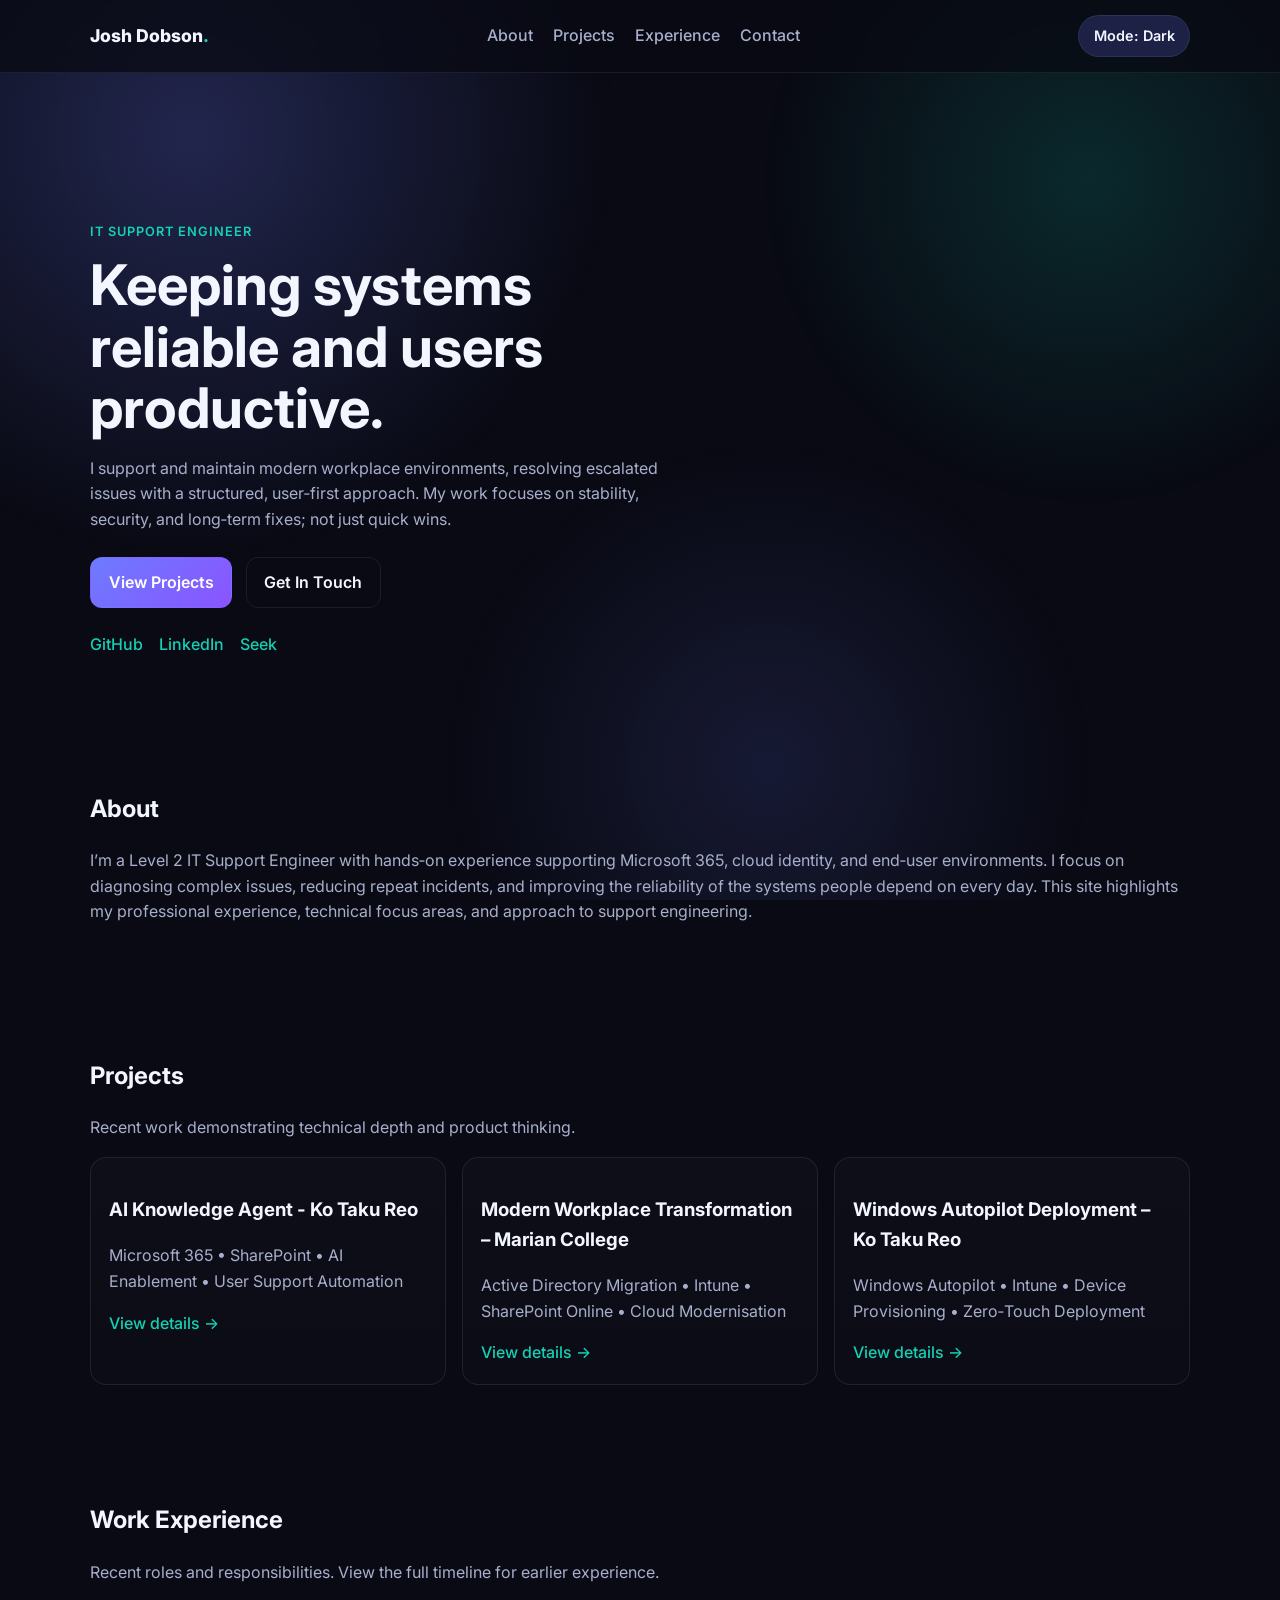
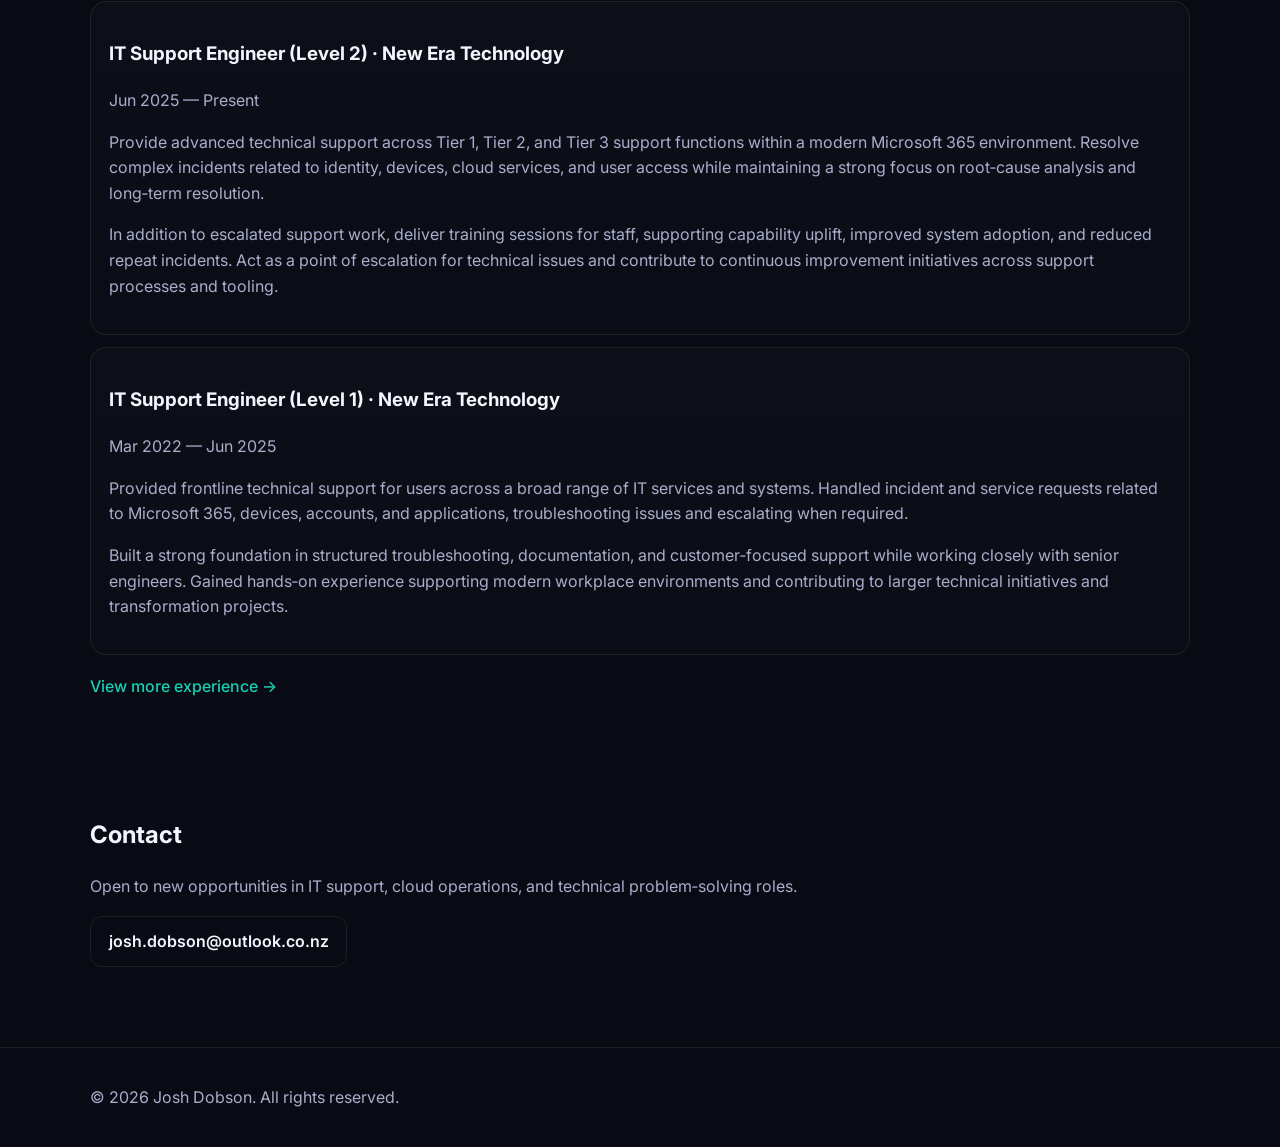
==== commit d4334aae: "Fix subpage header layout and hover interactions" ====
--- a/index.html
+++ b/index.html
@@ -165,7 +165,7 @@
     <footer class="site-footer">
       <div class="container footer-content">
         <p>© <span id="year"></span> Josh Dobson. All rights reserved.</p>
-        <a href="#top" class="back-to-top-link">Back to top ↑</a>
+        
       </div>
     </footer>
 
--- a/styles.css
+++ b/styles.css
@@ -242,10 +242,18 @@
 
 .card,
 .timeline-item {
+  transition: transform 0.2s ease, box-shadow 0.2s ease;
   border: 1px solid var(--border);
   border-radius: 16px;
   padding: 1.15rem;
   background: var(--card-bg);
+}
+
+.card:hover,
+.timeline-item:hover,
+.project-detail-card:hover {
+  transform: translateY(-6px);
+  box-shadow: var(--shadow);
 }
 
 .timeline {
@@ -319,9 +327,21 @@
   .social-links {
     flex-wrap: wrap;
   }
+
+  .subpage-nav {
+    flex-wrap: wrap;
+    gap: 0.65rem;
+    padding: 0.6rem 0;
+  }
+
+  .subpage-nav .theme-toggle {
+    margin-left: 0;
+    margin-right: 0;
+  }
 }
 
 .project-detail-card {
+  transition: transform 0.2s ease, box-shadow 0.2s ease;
   border: 1px solid var(--border);
   border-radius: 16px;
   padding: 1.5rem;
@@ -358,7 +378,18 @@
 }
 
 .back-to-top-link {
-  display: inline-block;
+  display: none;
+}
+
+.subpage-nav {
+  display: flex;
+  align-items: center;
+  gap: 1rem;
+  min-height: 72px;
+}
+
+.subpage-nav .theme-toggle {
+  margin-left: auto;
 }
 
 .scroll-top-bubble {
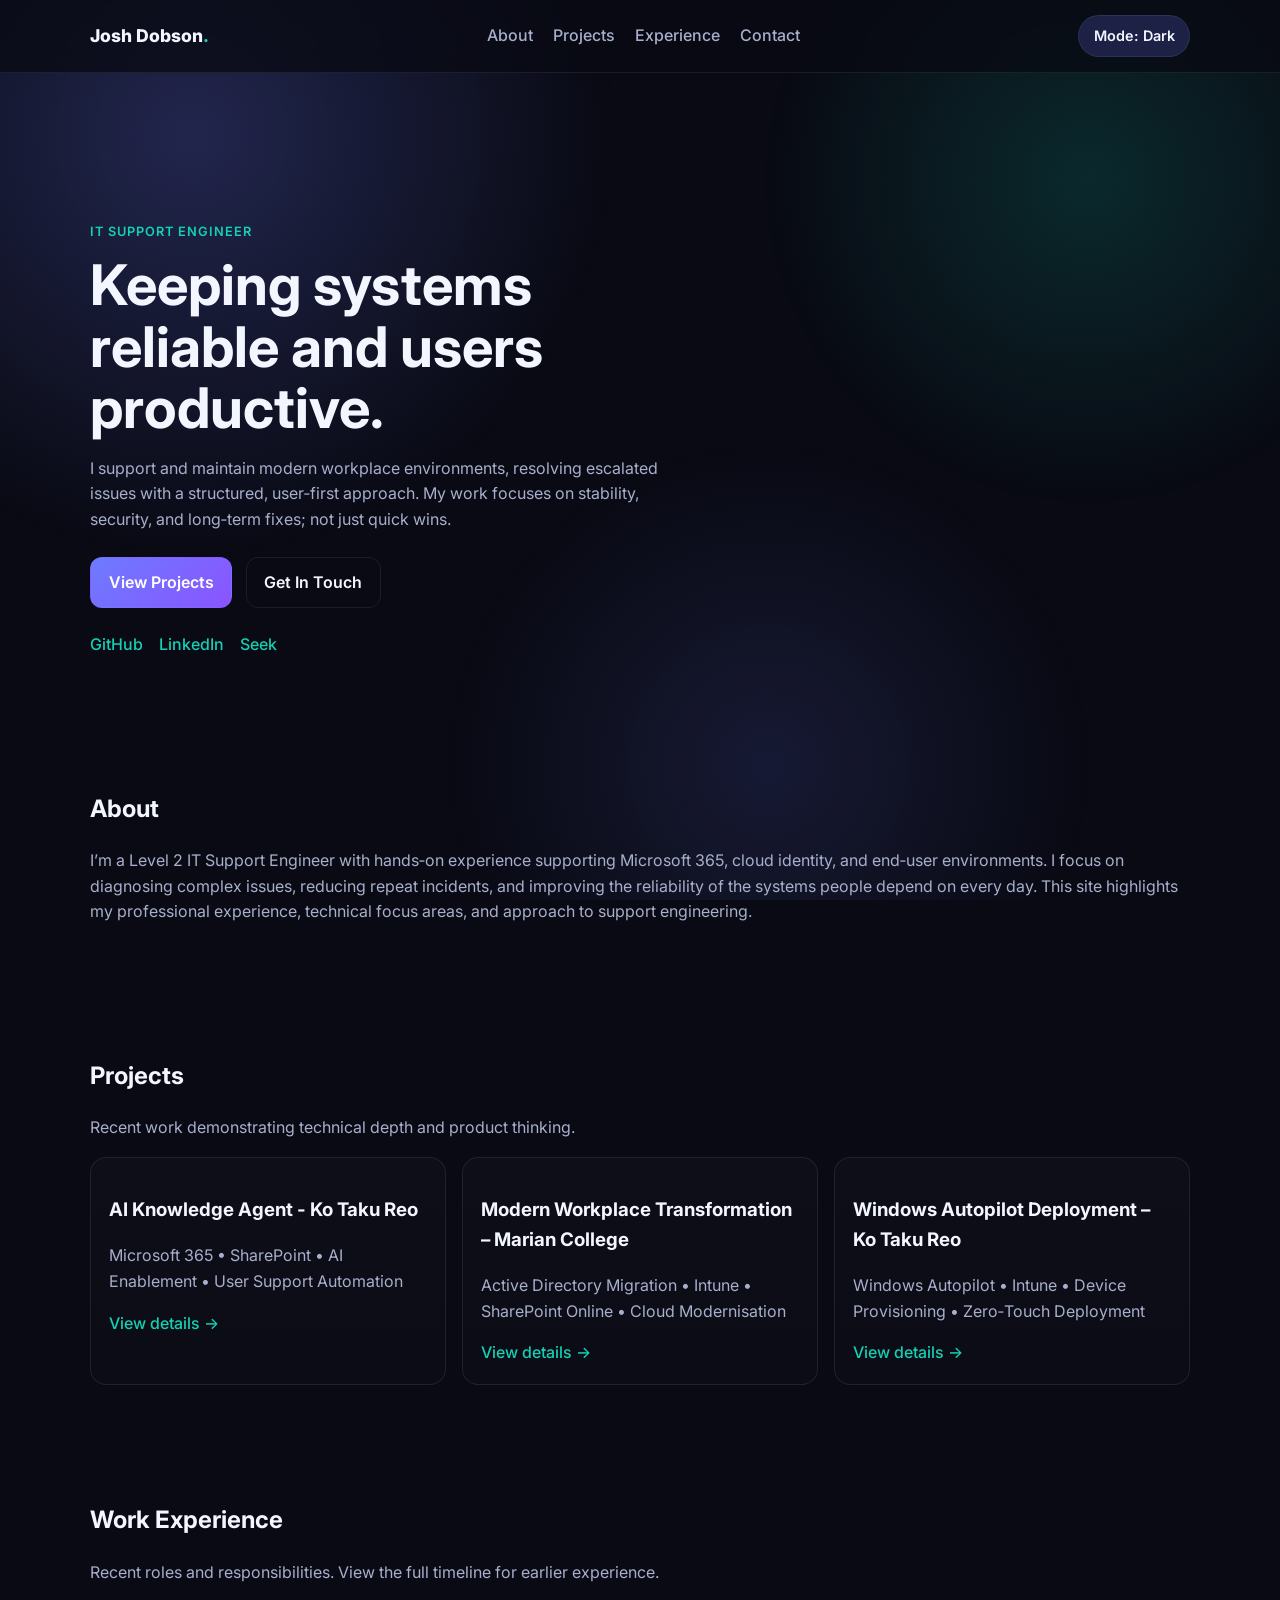
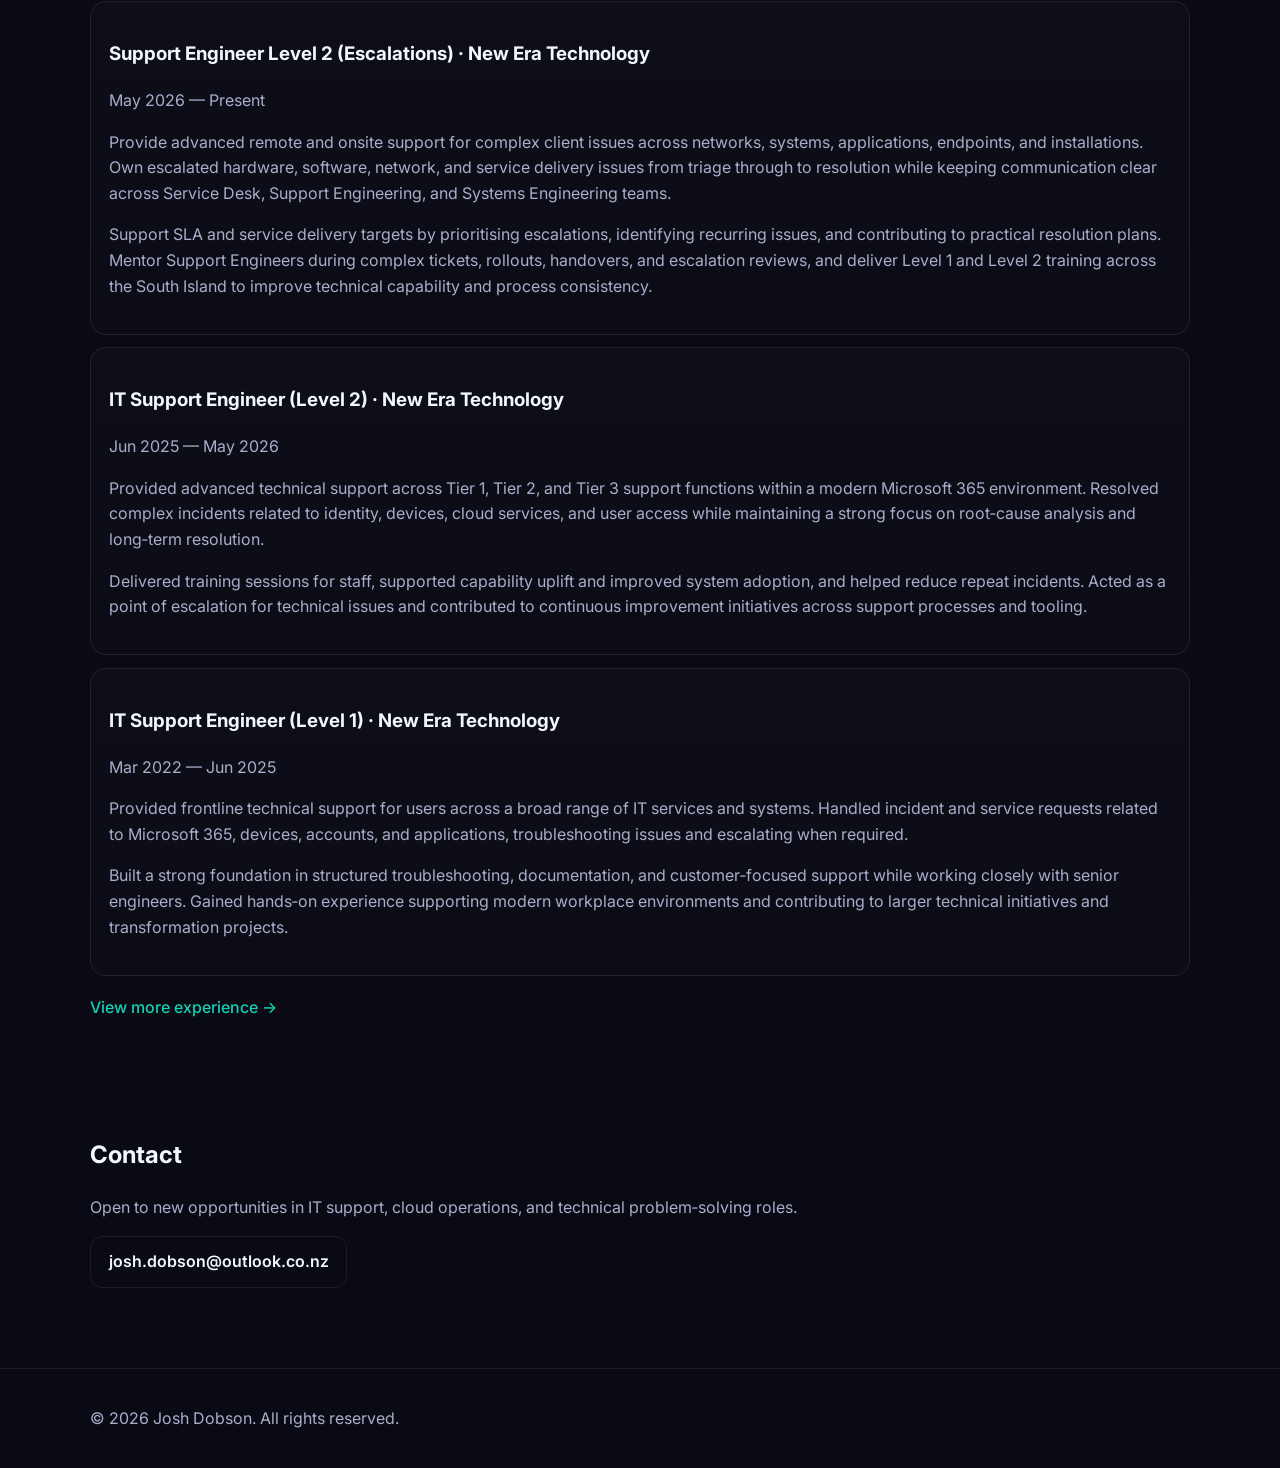
==== commit 1b176762: "Add latest escalations support role" ====
--- a/index.html
+++ b/index.html
@@ -126,13 +126,23 @@
         </div>
         <div class="timeline">
           <article class="timeline-item">
-            <h3>IT Support Engineer (Level 2) · New Era Technology</h3>
-            <p class="time">Jun 2025 — Present</p>
+            <h3>Support Engineer Level 2 (Escalations) · New Era Technology</h3>
+            <p class="time">May 2026 — Present</p>
             <p>
-              Provide advanced technical support across Tier 1, Tier 2, and Tier 3 support functions within a modern Microsoft 365 environment. Resolve complex incidents related to identity, devices, cloud services, and user access while maintaining a strong focus on root‑cause analysis and long‑term resolution.
+              Provide advanced remote and onsite support for complex client issues across networks, systems, applications, endpoints, and installations. Own escalated hardware, software, network, and service delivery issues from triage through to resolution while keeping communication clear across Service Desk, Support Engineering, and Systems Engineering teams.
             </p>
             <p>
-              In addition to escalated support work, deliver training sessions for staff, supporting capability uplift, improved system adoption, and reduced repeat incidents. Act as a point of escalation for technical issues and contribute to continuous improvement initiatives across support processes and tooling.
+              Support SLA and service delivery targets by prioritising escalations, identifying recurring issues, and contributing to practical resolution plans. Mentor Support Engineers during complex tickets, rollouts, handovers, and escalation reviews, and deliver Level 1 and Level 2 training across the South Island to improve technical capability and process consistency.
+            </p>
+          </article>
+          <article class="timeline-item">
+            <h3>IT Support Engineer (Level 2) · New Era Technology</h3>
+            <p class="time">Jun 2025 — May 2026</p>
+            <p>
+              Provided advanced technical support across Tier 1, Tier 2, and Tier 3 support functions within a modern Microsoft 365 environment. Resolved complex incidents related to identity, devices, cloud services, and user access while maintaining a strong focus on root‑cause analysis and long‑term resolution.
+            </p>
+            <p>
+              Delivered training sessions for staff, supported capability uplift and improved system adoption, and helped reduce repeat incidents. Acted as a point of escalation for technical issues and contributed to continuous improvement initiatives across support processes and tooling.
             </p>
           </article>
           <article class="timeline-item">
